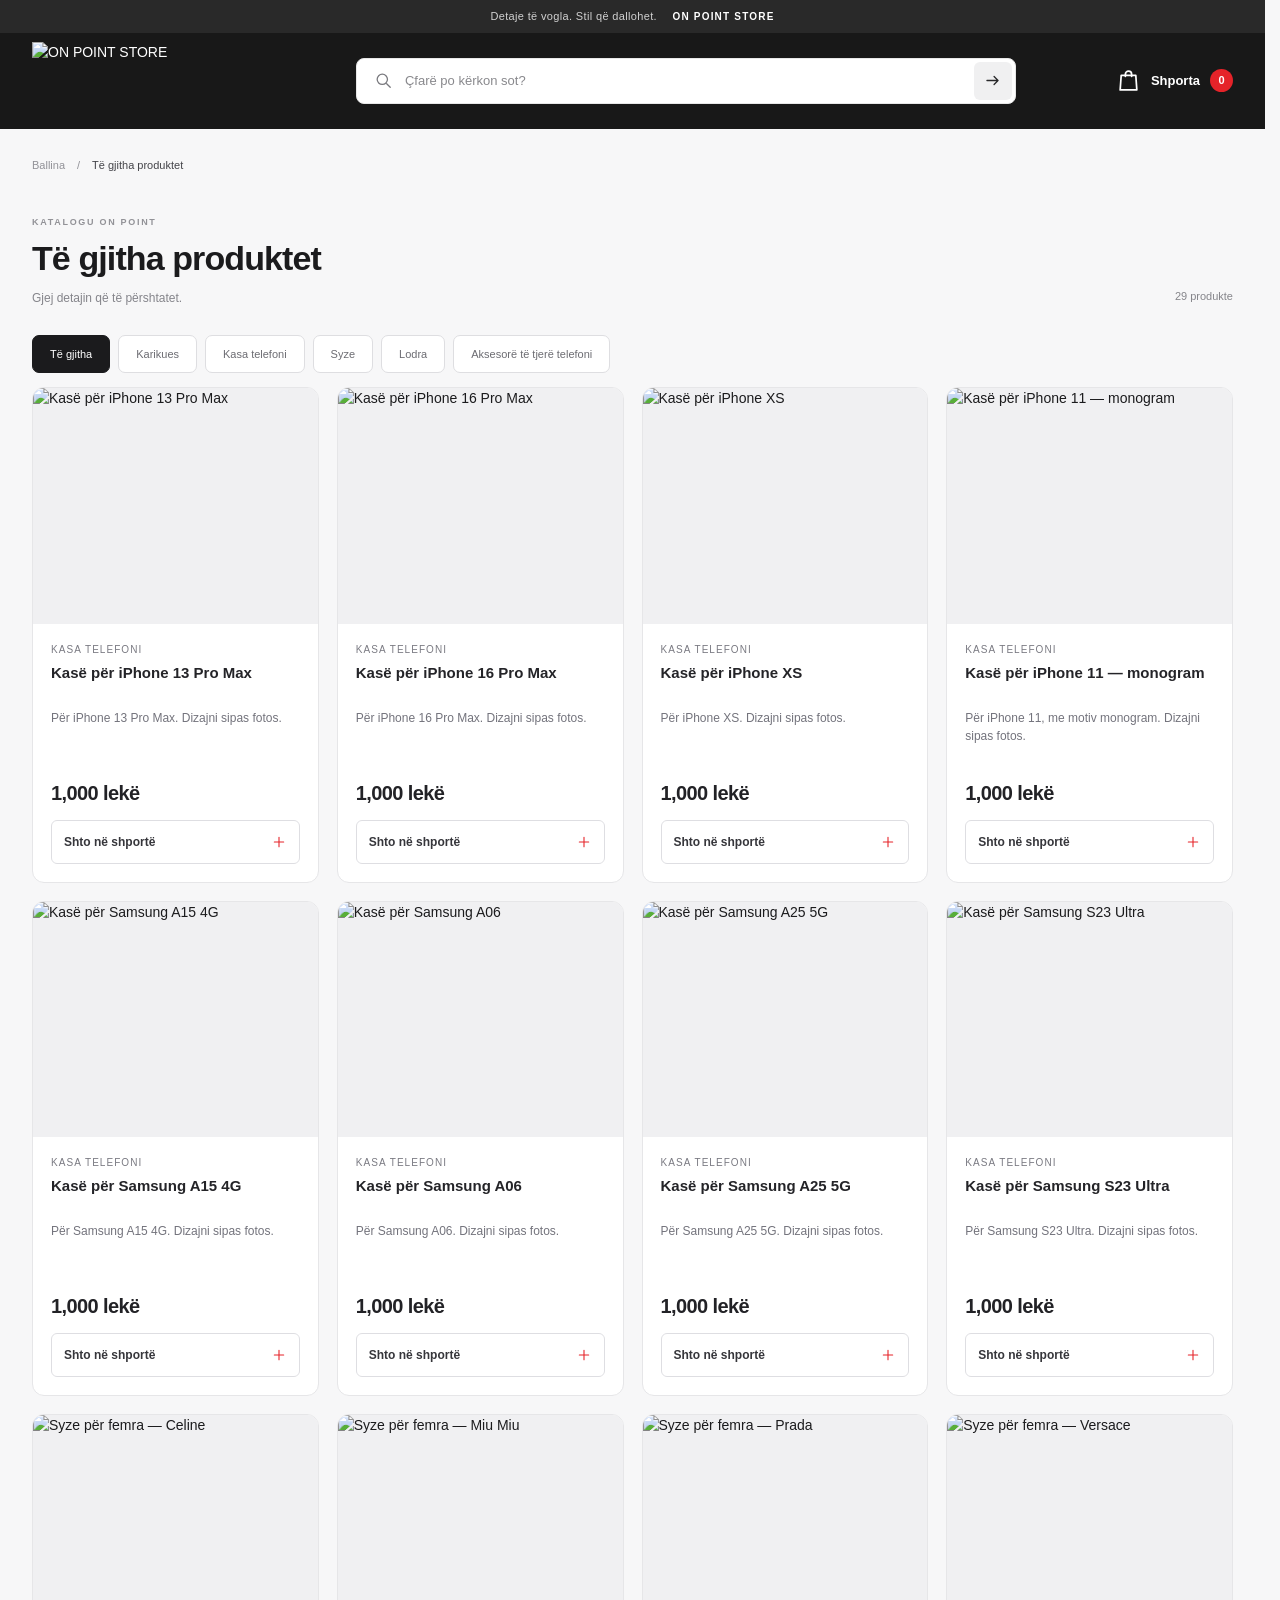
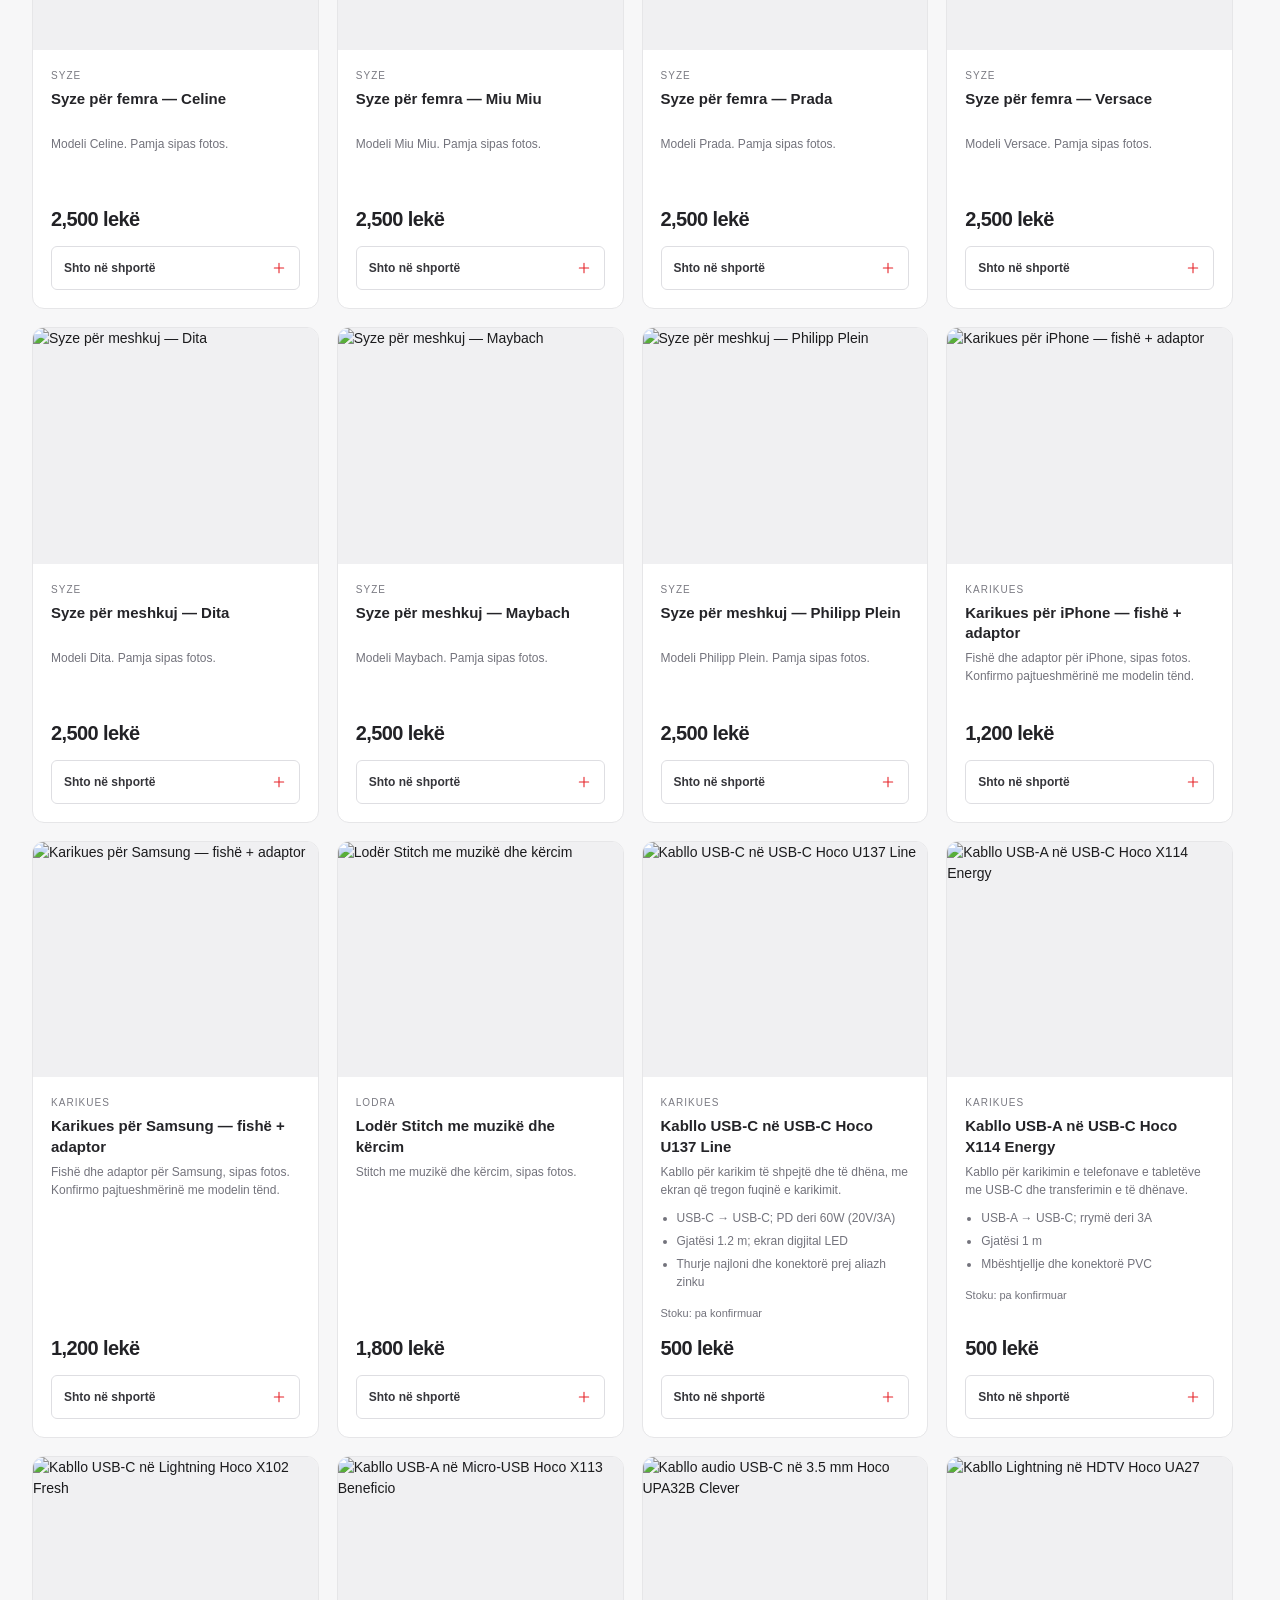
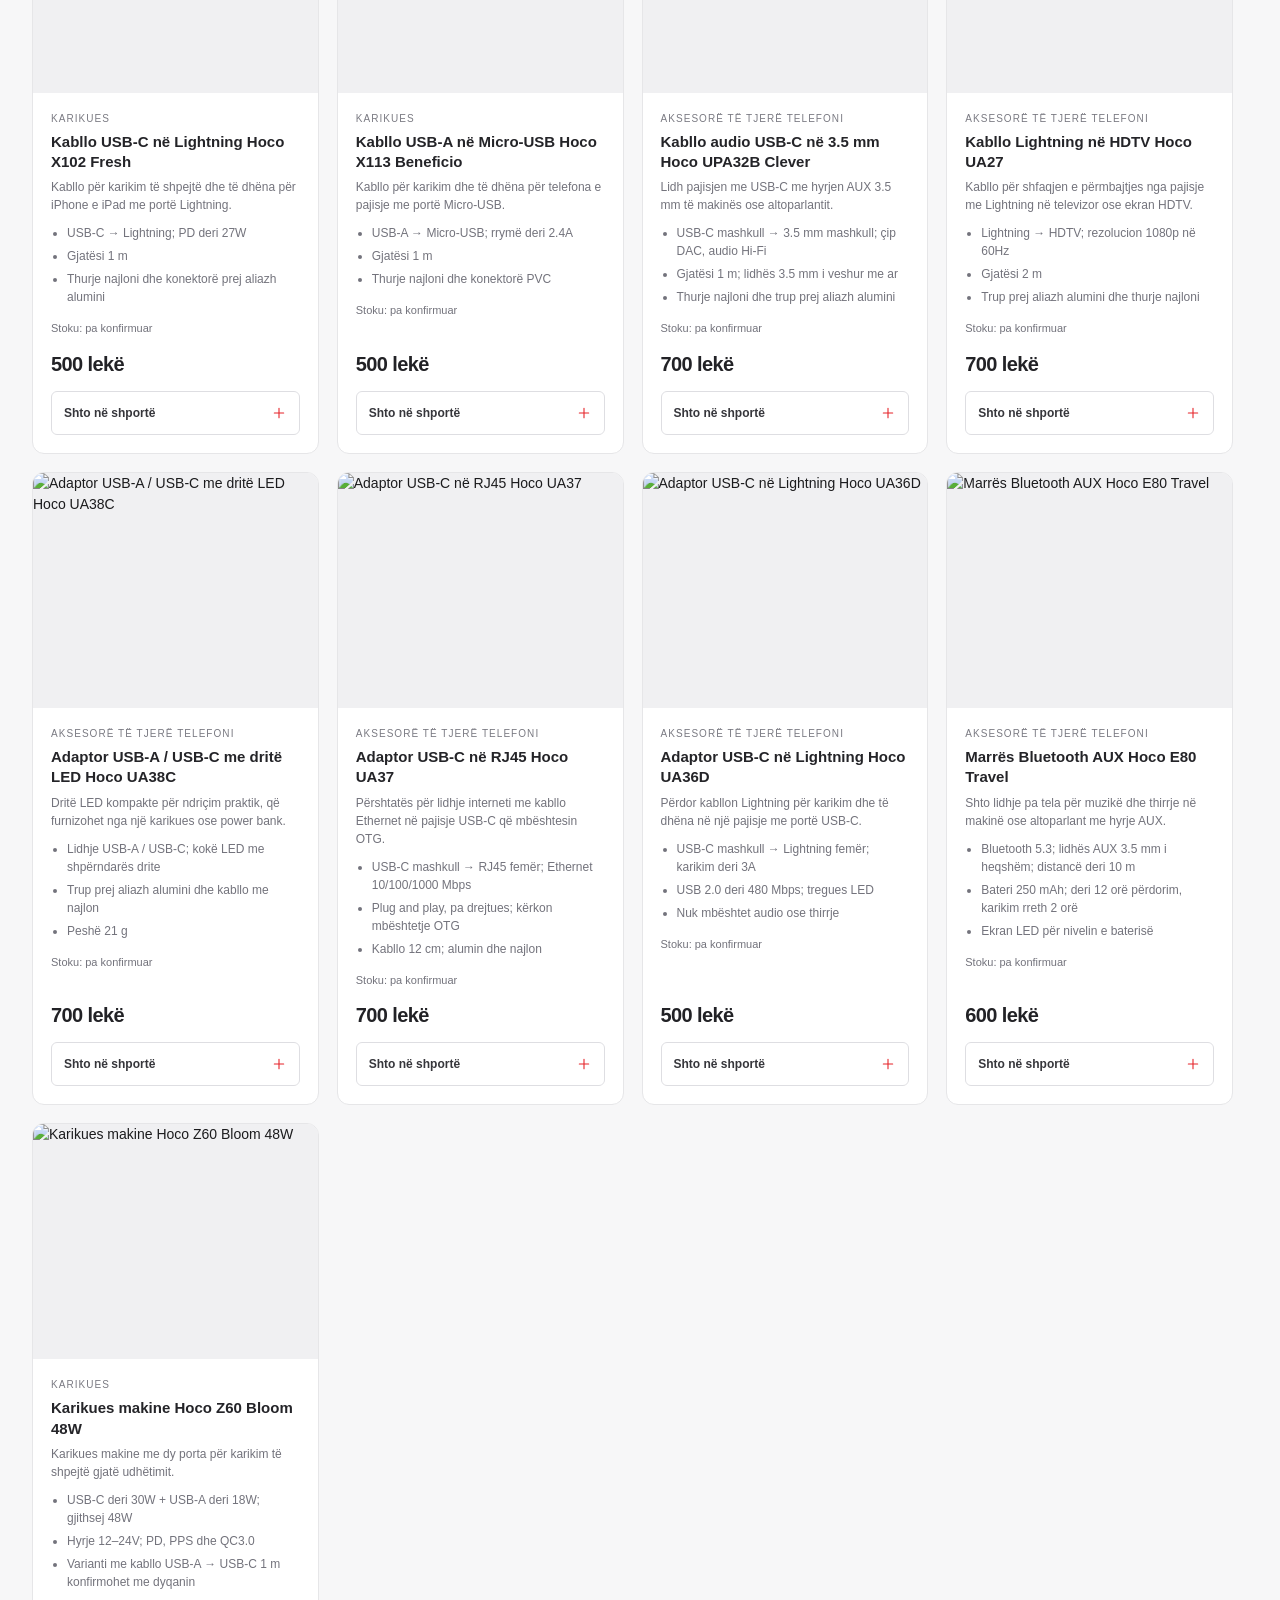
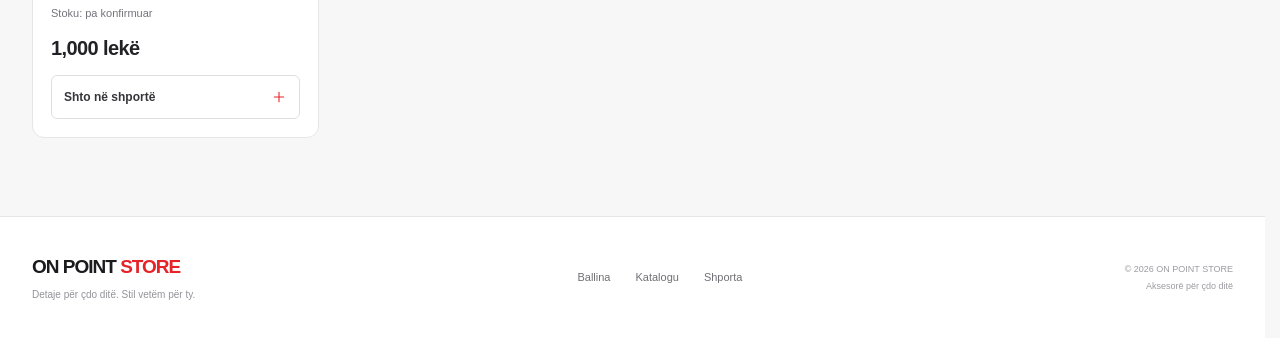
==== produktet.html @ ee4a4794 "Add files via upload" ====
﻿<!DOCTYPE html>
<html lang="sq">
<head>
  <meta charset="UTF-8">
  <meta name="viewport" content="width=device-width, initial-scale=1.0">
  <meta name="theme-color" content="#181818">
  <link rel="icon" type="image/png" href="logo/logo.png">
  <meta name="description" content="Eksploro karikues, kasa për iPhone e Samsung, syze, lodra dhe aksesorë në ON POINT STORE.">
  <title>Produktet | ON POINT STORE</title>
  <link rel="stylesheet" href="style.css">
  <script src="config.js" defer></script>
  <script src="produkte.js" defer></script>
  <script src="app.js" defer></script>
</head>
<body data-page="catalog">
  <a class="skip-link" href="#main">Kalo te përmbajtja</a>
  <div id="njoftimi">Detaje të vogla. Stil që dallohet. <span>ON POINT STORE</span></div>
  <header class="site-header"><div class="shiriti-kryesor page-width">
    <a class="brand" href="index.html" aria-label="ON POINT STORE — Ballina"><img id="logo" src="logo/logo.png" alt="ON POINT STORE" width="2172" height="724"></a>
    <form class="kerkimi" role="search" action="produktet.html"><span class="search-icon" data-icon="search" aria-hidden="true"></span><input type="search" id="search" name="q" placeholder="Çfarë po kërkon sot?" aria-label="Kërko produkte" autocomplete="off"><button class="search-submit" type="submit" aria-label="Kërko"><span data-icon="arrow" aria-hidden="true"></span></button></form>
    <button class="cart-trigger" type="button" data-open-cart aria-haspopup="dialog" aria-controls="cart-dialog"><span data-icon="bag" aria-hidden="true"></span><span class="cart-label">Shporta</span><span id="cart-count" class="cart-count">0</span></button>
  </div></header>
  <main id="main" class="page-width catalog-page">
    <nav class="breadcrumbs" aria-label="Vendndodhja"><a href="index.html">Ballina</a><span aria-hidden="true">/</span><span id="breadcrumb-current">Produktet</span></nav>
    <section class="katalogu" aria-labelledby="catalog-title">
      <div class="section-heading"><div><span class="eyebrow section-eyebrow">KATALOGU ON POINT</span><h1 id="catalog-title">Të gjitha produktet</h1><p id="catalog-description" class="catalog-description">Gjej detajin që të përshtatet.</p></div><p id="result-count" aria-live="polite"></p></div>
      <div class="catalog-toolbar"><nav id="category-filters" class="filter-chips" aria-label="Filtro katalogun"></nav></div>
      <nav id="subcategory-filters" class="filter-chips subcategory-filters" aria-label="Filtro sipas nënkategorisë" hidden></nav>
      <div id="active-search" class="active-search" hidden><span id="search-description"></span><button id="clear-search" type="button">Pastro kërkimin ×</button></div>
      <div class="demo-note" hidden><span class="demo-pill">DEMO</span><span>Produktet e shënuara DEMO, ilustrimet dhe çmimet e tyre janë shembuj për prezantim.</span></div>
      <div id="lista-produkteve" class="product-grid"></div>
      <noscript><p>Aktivizo JavaScript për të parë produktet dhe për të përdorur shportën.</p></noscript>
    </section>
  </main>
  <footer class="site-footer"><div class="page-width footer-inner"><div><a class="footer-brand" href="index.html">ON POINT <span>STORE</span></a><p>Detaje për çdo ditë. Stil vetëm për ty.</p></div><nav aria-label="Lidhje në fund të faqes"><a href="index.html">Ballina</a><a href="produktet.html">Katalogu</a><button type="button" data-open-cart>Shporta</button></nav><small>© <span data-year>2026</span> ON POINT STORE<br><span data-catalog-status>Aksesorë për çdo ditë</span></small></div></footer>
  <dialog id="cart-dialog" class="cart-dialog" aria-labelledby="cart-title">
    <div class="cart-header"><div><span class="eyebrow">ZGJEDHJET E TUA</span><h2 id="cart-title">Shporta jote <span id="cart-title-count"></span></h2></div><button class="icon-button" id="close-cart" type="button" aria-label="Mbyll shportën">×</button></div>
    <div id="cart-items" class="cart-items"></div>
    <div id="cart-summary" class="cart-summary" hidden><div class="cart-total"><span>Totali i produkteve</span><strong id="cart-total">0 lekë</strong></div><p class="shipping-note">Transporti dhe disponueshmëria konfirmohen me dyqanin.</p><p id="checkout-note" class="checkout-note"></p><a id="whatsapp-order" class="button whatsapp-button" target="_blank" rel="noopener noreferrer" hidden><span data-icon="chat" aria-hidden="true"></span>Porosit në WhatsApp <span aria-hidden="true">↗</span></a><details class="order-preview"><summary>Shiko mesazhin e porosisë</summary><pre id="order-message"></pre></details><p class="checkout-caption">Mesazhi përgatitet automatikisht. Ti e dërgon dhe konfirmon porosinë në WhatsApp.</p></div>
  </dialog>
  <div id="toast" class="toast" role="status" aria-live="polite" hidden></div>
</body>
</html>
---- style.css ----
﻿:root {
  --ink: #1b1b1d;
  --muted: #717176;
  --red: #e52329;
  --red-dark: #c9151c;
  --line: #e6e6e8;
  --surface: #fff;
  --page: #f7f7f8;
  --radius: 14px;
}
* { box-sizing: border-box; }
[hidden] { display: none !important; }
html { scroll-behavior: smooth; scrollbar-gutter: stable; }
body { margin: 0; background: var(--page); color: var(--ink); font-family: Arial, Helvetica, sans-serif; font-size: 14px; line-height: 1.5; -webkit-font-smoothing: antialiased; }
body.cart-is-open { overflow: hidden; }
button, input { font: inherit; }
button, a, input, summary { -webkit-tap-highlight-color: transparent; }
button { cursor: pointer; }
a { color: inherit; text-decoration: none; }
button:disabled { cursor: not-allowed; opacity: .5; }
button, a, input { touch-action: manipulation; }
a:focus-visible, button:focus-visible, summary:focus-visible, input:focus-visible { outline: 3px solid #e52329; outline-offset: 4px; }
img { max-width: 100%; }
svg { display: block; width: 22px; height: 22px; flex-shrink: 0; }
[data-icon] { display: inline-flex; align-items: center; justify-content: center; flex-shrink: 0; }
h1, h2, h3, p { margin-top: 0; }
.page-width { width: min(1280px, calc(100% - 64px)); margin-inline: auto; }
.skip-link { position: fixed; top: -80px; left: 16px; z-index: 100; padding: 12px 20px; background: white; color: black; border-radius: 6px; }
.skip-link:focus { top: 10px; }
.visually-hidden { position: absolute; width: 1px; height: 1px; margin: -1px; padding: 0; overflow: hidden; clip: rect(0, 0, 0, 0); white-space: nowrap; border: 0; }
#njoftimi { padding: 8px 16px; background: #292929; color: #d1d1d1; text-align: center; font-size: 11px; letter-spacing: .35px; }
#njoftimi span { margin-left: 12px; color: #fff; font-weight: 700; font-size: 10px; letter-spacing: 1.2px; }
.site-header { background: #181818; color: #fff; }
.shiriti-kryesor { display: flex; align-items: center; min-height: 96px; gap: 44px; }
.brand { display: flex; align-items: center; flex-shrink: 0; width: 232px; }
#logo { display: block; width: 100%; height: auto; }
.kerkimi { display: flex; align-items: center; position: relative; flex: 1; max-width: 660px; margin-inline: auto; }
.search-icon { position: absolute; left: 18px; color: #79797e; pointer-events: none; }
.search-icon svg { width: 19px; height: 19px; }
#search { width: 100%; min-width: 0; height: 46px; border: 1px solid #e7e7e7; border-radius: 8px; padding: 0 54px 0 48px; background: #fff; color: var(--ink); font-size: 13px; }
#search::placeholder { color: #89898d; }
#search::-webkit-search-cancel-button { margin-right: 5px; cursor: pointer; }
.search-submit { display: grid; place-items: center; position: absolute; right: 4px; width: 38px; height: 38px; border: 0; border-radius: 6px; background: #f0f0f1; color: #28282a; }
.search-submit:hover { background: #e5e5e7; }
.search-submit svg { width: 19px; height: 19px; }
.cart-trigger { display: flex; align-items: center; gap: 10px; flex-shrink: 0; border: 0; background: transparent; padding: 12px 0 12px 8px; color: white; font-size: 13px; font-weight: 600; }
.cart-trigger svg { width: 25px; height: 25px; }
.cart-trigger:hover .cart-label { color: #ff797d; }
.cart-count { display: inline-grid; place-items: center; min-width: 23px; height: 23px; border-radius: 50%; padding: 0 6px; background: var(--red); color: white; font-size: 11px; font-weight: 700; }
.page-intro { display: flex; align-items: center; justify-content: space-between; gap: 16px; padding-block: 22px; color: #76767b; font-size: 12px; }
.page-intro a { color: var(--ink); font-weight: 600; }
.page-intro a span { margin-left: 9px; color: var(--red); }
.hero-layout { display: grid; grid-template-columns: 248px minmax(0, 1fr); gap: 20px; align-items: stretch; }
.category-nav { overflow: hidden; border: 1px solid var(--line); border-radius: var(--radius); background: white; }
.nav-heading { display: flex; align-items: center; gap: 11px; margin: 0; padding: 20px 19px; border-bottom: 1px solid #ededee; font-size: 14px; font-weight: 700; }
.nav-heading svg { width: 18px; height: 18px; color: var(--red); }
.category-link { display: flex; align-items: center; gap: 12px; min-height: 56px; padding: 14px 18px; color: #3c3c41; font-size: 13px; transition: color .15s, background .15s; }
.category-link > [data-icon] { color: #848489; }
.category-link svg { width: 21px; height: 21px; }
.category-link:hover, .category-link:focus-visible, .category-row:focus-within, .category-row:hover { color: var(--red); background: #fff3f3; }
.category-link:hover > [data-icon] { color: var(--red); }
.category-link .chevron { margin-left: auto; font-size: 20px; color: #a1a1a6; }
.category-row { display: flex; align-items: stretch; }
.category-group { min-width: 0; }
.category-group.is-expanded > .category-row { color: var(--red); background: #fff3f3; }
.category-group.is-expanded > .category-row .category-link { color: var(--red); }
.category-group.is-expanded > .category-row .category-link > [data-icon] { color: var(--red); }
.category-row .category-link { flex: 1; min-width: 0; padding-right: 4px; }
.category-toggle { display: flex; align-items: center; justify-content: center; width: 44px; flex-shrink: 0; border: 0; background: transparent; color: #6f6f74; font-size: 22px; }
.category-toggle[aria-expanded="true"] { color: var(--red); transform: rotate(180deg); }
.case-nav-links { display: flex; flex-direction: column; padding: 2px 16px 8px 49px; background: #fff7f7; }
.case-nav-links a { display: flex; align-items: center; justify-content: space-between; min-height: 42px; padding: 8px 4px; font-size: 12px; color: #5b393a; }
.case-nav-links a:hover { color: var(--red); }
.nav-footnote { margin-top: 7px; padding: 16px 18px; border-top: 1px solid #ededee; color: #9a9a9f; font-size: 10px; }
.banner { position: relative; overflow: hidden; min-height: 400px; border-radius: var(--radius); background: #202020 url("banner-kasa.png") center center / cover no-repeat; color: white; }
.banner::before { position: absolute; inset: 0; content: ""; background: linear-gradient(90deg, rgba(15,15,16,.38), transparent 65%); pointer-events: none; }
.banner-content { position: relative; z-index: 1; max-width: 49%; padding: 46px 0 40px 38px; }
.eyebrow { display: inline-flex; align-items: center; gap: 8px; font-size: 10px; font-weight: 700; letter-spacing: 1.7px; }
.red-dot { display: inline-block; width: 6px; height: 6px; border-radius: 50%; background: var(--red); flex-shrink: 0; }
.banner .eyebrow { color: #e1d8d8; }
.banner h1 { margin: 19px 0 15px; font-size: clamp(32px, 3.45vw, 49px); line-height: 1.08; letter-spacing: -1.8px; font-weight: 750; }
.banner p { max-width: 300px; margin-bottom: 23px; color: #bbbbbf; font-size: 12px; line-height: 1.7; }
.button { display: inline-flex; justify-content: center; align-items: center; gap: 16px; min-height: 44px; padding: 12px 20px; border: 1px solid transparent; border-radius: 7px; color: #fff; background: var(--ink); font-weight: 600; font-size: 12px; line-height: 1.3; }
.button:hover { background: #333; }
.button-red { background: var(--red); }
.button-red:hover { background: var(--red-dark); }
.button > span:last-child { font-size: 17px; }
.case-shortcuts { display: flex; flex-wrap: wrap; gap: 8px; margin-top: 15px; }
.case-shortcuts a { display: flex; align-items: center; gap: 10px; min-height: 37px; padding: 8px 11px; border: 1px solid #666; border-radius: 5px; background: rgba(15,15,15,.6); color: #eee; font-size: 11px; }
.case-shortcuts a:hover { border-color: var(--red); color: white; }
.banner.is-case-active { background-image: url("banner-kasa.png"); }
.category-banner-image { position: absolute; inset: 0; z-index: 0; width: 100%; height: 100%; padding: 0; object-fit: cover; object-position: center; }
.banner.has-category-image { background-image: none; }
.banner.has-category-image::before { display: block; z-index: 1; background: linear-gradient(90deg, rgba(12,12,14,.9) 0%, rgba(12,12,14,.75) 28%, rgba(12,12,14,.28) 57%, rgba(12,12,14,.03) 84%), linear-gradient(0deg, rgba(12,12,14,.3), transparent 40%); }
.banner.has-category-image .banner-content { z-index: 2; max-width: 49%; padding-right: 12px; text-shadow: 0 2px 18px #0003; }
.banner.has-category-image p { color: #f0f0f3; }
.banner.has-category-image .banner-number { z-index: 2; color: #f1f1f3; text-shadow: 0 1px 4px #0009; }
.banner[data-category-preview="karikues"] .category-banner-image { object-position: 55% 50%; }
.banner[data-category-preview="syze"] .category-banner-image { object-position: 55% 48%; }
.banner[data-category-preview="lodra"] .category-banner-image { object-position: 65% 48%; }
.banner[data-category-preview="aksesore"] .category-banner-image { object-position: 65% 50%; }
.banner-number { position: absolute; bottom: 19px; right: 23px; font-size: 8px; letter-spacing: 2px; color: #c0b4b5; }
.how-it-works { display: grid; grid-template-columns: repeat(3, 1fr); margin: 22px 0 45px; padding: 24px 0; border-block: 1px solid var(--line); }
.how-it-works > div { display: flex; align-items: center; justify-content: center; gap: 15px; padding-inline: 20px; }
.how-it-works > div + div { border-left: 1px solid var(--line); }
.how-it-works > div > [data-icon] { color: #535359; }
.how-it-works svg { width: 26px; height: 26px; }
.how-it-works strong { display: block; font-size: 12px; line-height: 1.7; }
.how-it-works small { display: block; color: #8b8b90; font-size: 11px; }
.katalogu { margin-bottom: 48px; }
.section-heading { display: flex; justify-content: space-between; align-items: flex-end; gap: 20px; margin-bottom: 24px; }
.section-eyebrow { margin-bottom: 8px; color: #929297; font-size: 9px; }
.section-heading h1, .section-heading h2 { display: flex; align-items: center; gap: 10px; margin: 0; font-size: 29px; line-height: 1.2; letter-spacing: -.9px; }
.section-heading h2 .red-dot { align-self: center; margin-top: 4px; width: 7px; height: 7px; }
#result-count { margin: 0 0 3px; flex-shrink: 0; font-size: 11px; color: #85858a; }
.catalog-toolbar { margin-bottom: 14px; }
.filter-chips { display: flex; align-items: center; flex-wrap: wrap; gap: 8px; }
.filter-chip { display: inline-flex; align-items: center; justify-content: center; gap: 7px; min-height: 38px; padding: 9px 17px; border: 1px solid #dedee1; border-radius: 7px; background: white; color: #6c6c72; font-size: 11px; line-height: 1.4; }
.filter-chip:hover { color: var(--ink); border-color: #aaaab0; }
.filter-chip.is-active, .filter-chip[aria-current="page"] { background: var(--ink); border-color: var(--ink); color: white; }
.subcategory-filters { margin: 4px 0 17px; padding-left: 13px; border-left: 2px solid var(--red); }
.subcategory-filters .filter-chip { min-height: 35px; border-color: #e9e1e2; background: #fff; }
.subcategory-filters .filter-chip.is-active { background: #fff0f0; color: #c61d24; border-color: #f1bdc0; }
.demo-note { display: flex; align-items: center; gap: 9px; margin: 16px 0 20px; color: #77777e; font-size: 11px; }
.demo-pill { display: inline-flex; align-items: center; padding: 3px 6px; border: 1px solid #dedee1; border-radius: 4px; font-size: 8px; letter-spacing: .7px; font-weight: 700; color: #818187; line-height: 1.2; }
.product-grid { display: grid; grid-template-columns: repeat(4, minmax(0, 1fr)); gap: 18px; }
.product-card { position: relative; display: flex; flex-direction: column; overflow: hidden; min-width: 0; border: 1px solid var(--line); border-radius: 12px; background: white; transition: border-color .18s, box-shadow .18s, transform .18s; }
.product-card:hover { border-color: #c9c9ce; box-shadow: 0 8px 24px #19192109; transform: translateY(-3px); }
.product-image { position: relative; display: block; flex-shrink: 0; overflow: hidden; width: 100%; aspect-ratio: 1.21; background: #f0f0f2; border-bottom: 1px solid #f0f0f2; }
.product-image img { display: block; width: 100%; height: 100%; object-fit: contain; }
.product-tag { position: absolute; z-index: 1; left: 12px; top: 12px; padding: 4px 7px; background: #ffffffdb; border: 1px solid #dedee4; border-radius: 4px; color: #8b8b91; font-size: 8px; font-weight: 700; letter-spacing: .6px; }
.product-body { display: flex; flex-direction: column; flex: 1; padding: 18px; }
.product-category { margin-bottom: 6px; color: #7a7a82; font-size: 10px; text-transform: uppercase; letter-spacing: 1.05px; }
.product-body h3 { min-height: 40px; margin-bottom: 6px; color: #242428; font-size: 15px; line-height: 1.35; font-weight: 600; }
.product-description { display: -webkit-box; -webkit-box-orient: vertical; -webkit-line-clamp: 3; overflow: hidden; min-height: 54px; margin: 0 0 15px; color: #73737c; font-size: 12px; line-height: 1.5; }
.product-description.has-specifications { display: block; overflow: visible; -webkit-line-clamp: unset; min-height: 0; margin-bottom: 10px; }
.product-specifications { margin: 0 0 14px; padding-left: 16px; color: #73737c; font-size: 12px; line-height: 1.5; overflow-wrap: anywhere; }
.product-specifications li + li { margin-top: 5px; }
.product-stock { margin: 0 0 12px; color: #73737c; font-size: 11px; }
.product-bottom { display: flex; align-items: center; flex-wrap: wrap; gap: 12px; margin-top: auto; }
.product-price { display: block; width: 100%; color: #222226; font-size: 20px; letter-spacing: -.6px; font-weight: 700; }
.product-price small { margin-left: 3px; font-size: 12px; font-weight: 500; letter-spacing: 0; }
.add-to-cart { display: flex; justify-content: space-between; align-items: center; gap: 6px; width: 100%; min-height: 44px; padding: 10px 12px; border: 1px solid #dedee2; border-radius: 6px; background: white; color: #36363b; font-size: 12px; font-weight: 600; transition: background .15s, color .15s, border-color .15s; }
.add-to-cart svg { width: 16px; height: 16px; color: var(--red); }
.add-to-cart:hover { background: var(--red); color: white; border-color: var(--red); }
.add-to-cart:hover svg { color: white; }
.empty-state { grid-column: 1 / -1; display: flex; flex-direction: column; align-items: center; padding: 68px 24px; border: 1px solid var(--line); border-radius: 12px; background: #fff; text-align: center; }
.empty-state > svg, .empty-state > [data-icon] { color: #999; margin-bottom: 18px; }
.empty-state h3 { margin: 0 0 8px; font-size: 20px; }
.empty-state p { max-width: 440px; margin: 0 0 22px; color: var(--muted); font-size: 12px; }
.closing-note { position: relative; display: flex; flex-direction: column; justify-content: center; min-height: 230px; margin-bottom: 48px; padding: 34px 42px; overflow: hidden; border-radius: var(--radius); background: #ececee; }
.closing-note::after { content: "ON POINT"; position: absolute; right: -22px; bottom: -38px; transform: rotate(-7deg); color: #e1e1e4; font-size: clamp(60px, 10vw, 140px); font-weight: 800; letter-spacing: -7px; pointer-events: none; }
.closing-note .eyebrow, .closing-note h2, .closing-note a { position: relative; z-index: 1; }
.closing-note .eyebrow { color: #9b9ba1; font-size: 9px; }
.closing-note h2 { margin: 12px 0 19px; font-size: 29px; line-height: 1.15; letter-spacing: -.8px; }
.text-link { display: inline-flex; align-items: center; gap: 15px; align-self: flex-start; font-size: 11px; font-weight: 700; }
.text-link span { color: var(--red); font-size: 18px; }
.site-footer { border-top: 1px solid var(--line); background: white; }
.footer-inner { display: flex; align-items: center; justify-content: space-between; gap: 32px; padding-block: 36px; }
.footer-brand { display: inline-block; font-size: 19px; font-weight: 800; letter-spacing: -1px; }
.footer-brand span { color: var(--red); }
.footer-inner p { margin: 5px 0 0; color: #939399; font-size: 10px; }
.footer-inner nav { display: flex; gap: 25px; color: #707076; font-size: 11px; }
.footer-inner nav a, .footer-inner nav button { padding-block: 9px; }
.footer-inner nav button { border: 0; padding-inline: 0; background: none; color: inherit; font: inherit; }
.footer-inner nav a:hover, .footer-inner nav button:hover { color: var(--red); }
.footer-inner > small { color: #9c9ca1; text-align: right; font-size: 9px; line-height: 1.9; }
.catalog-page { min-height: calc(100vh - 267px); padding-bottom: 30px; }
.breadcrumbs { display: flex; align-items: center; flex-wrap: wrap; gap: 12px; padding: 28px 0 37px; color: #929298; font-size: 11px; }
.breadcrumbs a:hover { color: var(--red); }
.breadcrumbs span:last-child { color: #444449; }
.catalog-page .section-heading { margin-bottom: 28px; }
.catalog-page .section-heading h1 { font-size: 34px; }
.catalog-description { margin: 11px 0 0; color: #85858b; font-size: 12px; }
.active-search { display: flex; align-items: center; gap: 16px; justify-content: space-between; margin: 20px 0; padding: 13px 16px; border: 1px solid #e5d9da; border-radius: 8px; background: #fff8f8; color: #70585a; font-size: 12px; overflow-wrap: anywhere; }
.active-search button { flex-shrink: 0; border: 0; background: none; color: #c5232a; font-size: 11px; padding: 5px 0; }
.cart-dialog { position: fixed; inset: 0 0 0 auto; margin: 0 0 0 auto; width: min(100%, 500px); max-width: 100%; height: 100dvh; max-height: 100dvh; padding: 0; border: 0; background: #fff; color: var(--ink); overflow-y: auto; overscroll-behavior: contain; box-shadow: -15px 0 70px #0002; }
.cart-dialog[open] { display: flex; flex-direction: column; }
.cart-dialog::backdrop { background: #1118; backdrop-filter: blur(3px); }
.cart-header { position: sticky; top: 0; z-index: 2; display: flex; align-items: center; justify-content: space-between; gap: 16px; padding: 27px 26px 22px; border-bottom: 1px solid var(--line); background: white; flex-shrink: 0; }
.cart-header .eyebrow { color: #9a9aa0; font-size: 8px; }
.cart-header h2 { margin: 7px 0 0; font-size: 24px; letter-spacing: -.7px; }
#cart-title-count { color: #aaa; font-size: 16px; font-weight: 400; }
.icon-button { display: grid; place-items: center; width: 40px; height: 40px; border: 1px solid var(--line); border-radius: 50%; background: white; color: #555; font-size: 25px; line-height: 1; }
.icon-button:hover { background: #f4f4f5; }
.cart-items { flex: 1 0 auto; padding: 0 26px; }
.cart-item { position: relative; display: grid; grid-template-columns: 82px minmax(0, 1fr); column-gap: 15px; row-gap: 8px; align-items: start; padding: 22px 0; border-bottom: 1px solid var(--line); }
.cart-item > img { grid-column: 1; grid-row: 1 / span 2; width: 82px; height: 94px; object-fit: contain; background: #f4f4f6; border-radius: 7px; }
.cart-item-info { grid-column: 2; grid-row: 1; min-width: 0; }
.cart-item-info h3 { margin: 0 0 5px; font-size: 13px; line-height: 1.45; font-weight: 600; }
.cart-item-price { color: #8b8b90; font-size: 11px; }
.cart-item-actions { display: flex; align-items: center; gap: 14px; justify-content: space-between; margin-top: 12px; flex-wrap: wrap; }
.quantity-control { display: inline-flex; align-items: center; overflow: hidden; border: 1px solid #dedee2; border-radius: 6px; background: #fff; }
.quantity-control button { display: grid; place-items: center; width: 34px; height: 34px; padding: 0; border: 0; background: #f8f8f9; color: #45454b; font-size: 18px; }
.quantity-control button:hover { background: #eeeef0; }
.quantity-control input { width: 38px; height: 34px; padding: 0; border: 0; text-align: center; font-size: 12px; font-weight: 600; appearance: textfield; -moz-appearance: textfield; }
.quantity-control input::-webkit-inner-spin-button, .quantity-control input::-webkit-outer-spin-button { -webkit-appearance: none; margin: 0; }
.remove-item { min-height: 34px; padding: 5px 0; border: 0; background: none; color: #b44348; text-decoration: underline; text-underline-offset: 3px; font-size: 10px; }
.cart-line-total { grid-column: 2; grid-row: 2; justify-self: end; margin: 0; font-size: 13px; font-weight: 600; white-space: nowrap; }
.cart-summary { flex-shrink: 0; padding: 25px 26px 27px; background: #fafafa; border-top: 1px solid var(--line); }
.cart-total { display: flex; align-items: center; justify-content: space-between; gap: 14px; font-size: 12px; }
.cart-total strong { font-size: 23px; letter-spacing: -.6px; text-align: right; }
.shipping-note { margin: 7px 0 17px; color: #9a9aa0; font-size: 10px; }
.checkout-note { margin: 0 0 15px; padding: 12px 14px; border: 1px solid #f3dfb9; border-radius: 7px; background: #fff9ec; color: #82642e; font-size: 11px; line-height: 1.6; overflow-wrap: anywhere; }
.checkout-note:empty { display: none; }
.whatsapp-button { display: flex; width: 100%; justify-content: center; gap: 11px; min-height: 46px; background: #17864c; font-size: 12px; }
.whatsapp-button:hover { background: #116c3c; }
.whatsapp-button svg { width: 20px; height: 20px; }
.order-preview { margin-top: 14px; }
.order-preview summary { padding: 5px 0; color: #77777e; font-size: 11px; cursor: pointer; }
.order-preview pre { max-height: 180px; overflow: auto; white-space: pre-wrap; overflow-wrap: anywhere; padding: 13px; border: 1px solid var(--line); border-radius: 6px; background: #fff; color: #666; font-family: inherit; font-size: 11px; line-height: 1.7; }
.checkout-caption { margin: 13px 0 0; color: #9b9ba1; font-size: 9px; line-height: 1.7; }
.cart-empty { display: flex; align-items: center; justify-content: center; flex-direction: column; padding: 75px 16px; text-align: center; }
.cart-empty > [data-icon], .cart-empty > svg { color: #bcbcc2; margin-bottom: 20px; }
.cart-empty h3 { margin: 0 0 10px; font-size: 21px; }
.cart-empty p { max-width: 260px; color: #929298; font-size: 12px; margin-bottom: 24px; }
.toast { position: fixed; z-index: 20; bottom: 24px; left: 50%; transform: translateX(-50%); max-width: calc(100% - 32px); padding: 14px 23px; border: 1px solid #454548; border-radius: 8px; background: #202023; box-shadow: 0 6px 25px #0002; color: #fff; font-size: 12px; text-align: center; }
@media (min-width: 1600px) {
  .banner h1 { font-size: 50px; }
}
@media (max-width: 1100px) {
  .page-width { width: calc(100% - 40px); }
  .shiriti-kryesor { gap: 26px; }
  .brand { width: 205px; }
  .hero-layout { grid-template-columns: 222px minmax(0, 1fr); gap: 16px; }
  .banner-content { max-width: 54%; padding-left: 28px; }
  .banner h1 { font-size: 38px; }
  .banner p { font-size: 11px; }
  .category-link { padding-left: 16px; gap: 10px; font-size: 12px; }
  .nav-heading { padding-inline: 16px; font-size: 13px; }
  .product-grid { gap: 14px; }
  .product-body { padding: 14px; }
  .product-body h3 { font-size: 15px; }
}
@media (max-width: 850px) {
  .shiriti-kryesor { min-height: 88px; gap: 20px; }
  .brand { width: 180px; }
  .cart-label { display: none; }
  .cart-trigger { gap: 7px; }
  .hero-layout { grid-template-columns: 205px minmax(0, 1fr); gap: 13px; }
  .banner { min-height: 400px; background-position: 58% center; }
  .banner::before { background: linear-gradient(90deg, #151516c9, #1515160a); }
  .banner-content { max-width: 75%; padding: 38px 0 38px 24px; }
  .banner h1 { font-size: 37px; }
  .banner p { color: #ddd; }
  .nav-heading { font-size: 12px; gap: 8px; padding: 19px 13px; }
  .category-link { padding: 14px 13px; gap: 9px; font-size: 11px; }
  .category-link svg { width: 19px; height: 19px; }
  .category-toggle { width: 35px; }
  .nav-footnote { padding-inline: 13px; font-size: 9px; }
  .how-it-works > div { gap: 9px; padding-inline: 10px; }
  .how-it-works strong { font-size: 11px; }
  .how-it-works small { font-size: 9px; }
  .product-grid { grid-template-columns: repeat(3, minmax(0, 1fr)); }
  .footer-inner { gap: 20px; }
  .footer-inner nav { gap: 16px; }
}
@media (max-width: 640px) {
  html { scrollbar-gutter: auto; }
  .page-width { width: calc(100% - 32px); }
  #njoftimi { padding: 7px 12px; font-size: 10px; letter-spacing: .1px; }
  #njoftimi span { font-size: 9px; margin-left: 7px; letter-spacing: .8px; }
  .shiriti-kryesor { display: grid; grid-template-columns: 1fr auto; gap: 0 16px; padding-top: 6px; padding-bottom: 16px; min-height: 0; }
  .brand { width: 185px; }
  .cart-trigger { grid-column: 2; grid-row: 1; gap: 8px; padding: 8px 0 8px 10px; }
  .cart-trigger svg { width: 23px; height: 23px; }
  .cart-count { height: 21px; min-width: 21px; font-size: 10px; }
  .kerkimi { grid-row: 2; grid-column: 1 / -1; width: 100%; margin: 3px 0 0; }
  #search { height: 46px; font-size: 16px; }
  .search-submit { right: 1px; width: 44px; height: 44px; }
  .page-intro { padding-block: 17px; font-size: 11px; }
  .page-intro a span { margin-left: 3px; }
  .hero-layout { display: flex; flex-direction: column; gap: 15px; }
  .category-nav { display: flex; flex-direction: column; border-radius: 10px; }
  .nav-heading { min-height: 45px; padding: 12px 14px; font-size: 13px; }
  .category-link { min-height: 50px; padding: 11px 13px; font-size: 13px; gap: 9px; }
  .category-link > span:not([data-icon]):not(.chevron) { min-width: 0; }
  .category-nav > .category-link, .category-group { border-bottom: 1px solid #f0f0f1; }
  .category-group:last-of-type { border-bottom: 0; }
  .category-row { min-height: 50px; }
  .category-row .category-link { padding-left: 13px; gap: 9px; }
  .category-toggle { width: 44px; }
  .case-nav-links { flex-direction: column; gap: 0; padding: 3px 15px 7px 43px; }
  .case-nav-links a { flex: 1; gap: 10px; font-size: 13px; min-height: 44px; padding-inline: 4px; }
  .nav-footnote { display: none; }
  .category-nav > .category-link:last-of-type { border: 0; }
  .banner { min-height: 370px; border-radius: 10px; background-position: 57% center; }
  .banner-content { max-width: 64%; padding: 33px 0 31px 22px; }
  .banner::before { background: linear-gradient(90deg, #131313ba, #15151510 84%); }
  .banner .eyebrow { font-size: 8px; letter-spacing: 1.2px; }
  .banner h1 { margin: 16px 0 12px; font-size: 35px; line-height: 1.08; letter-spacing: -1px; }
  .banner p { max-width: 185px; margin-bottom: 20px; font-size: 12px; line-height: 1.6; color: #d6d6dc; }
  .banner .button { min-height: 44px; padding: 11px 14px; gap: 13px; font-size: 12px; }
  .banner-number { bottom: 14px; right: 14px; font-size: 6px; }
  .case-shortcuts { gap: 6px; margin-top: 12px; }
  .case-shortcuts a { min-height: 44px; font-size: 11px; gap: 7px; padding: 8px; }
  .banner.has-category-image { min-height: 400px; }
  .banner.has-category-image::before { background: linear-gradient(90deg, rgba(12,12,14,.85) 0%, rgba(12,12,14,.56) 45%, rgba(12,12,14,.08) 100%), linear-gradient(0deg, rgba(12,12,14,.25), transparent 48%); }
  .banner.has-category-image .banner-content { max-width: 85%; width: 85%; padding: 32px 0 32px 22px; }
  .banner.has-category-image h1 { margin-block: 14px 12px; font-size: 31px; line-height: 1.12; }
  .banner.has-category-image p { max-width: 245px; margin-bottom: 20px; }
  .banner.has-category-image .banner-number { font-size: 7px; }
  .banner[data-category-preview="karikues"] .category-banner-image { object-position: 72% 50%; }
  .banner[data-category-preview="syze"] .category-banner-image { object-position: 65% 50%; }
  .banner[data-category-preview="lodra"] .category-banner-image { object-position: 85% 50%; }
  .banner[data-category-preview="aksesore"] .category-banner-image { object-position: 78% 50%; }
  .how-it-works { gap: 0; margin: 18px 0 31px; padding: 17px 0; }
  .how-it-works > div { flex-direction: column; justify-content: flex-start; align-items: center; gap: 8px; padding-inline: 7px; text-align: center; }
  .how-it-works svg { width: 21px; height: 21px; }
  .how-it-works strong { font-size: 11px; line-height: 1.5; }
  .how-it-works small { margin-top: 4px; font-size: 10px; line-height: 1.5; }
  .katalogu { margin-bottom: 32px; }
  .section-heading { gap: 10px; margin-bottom: 20px; }
  .section-heading h1, .section-heading h2 { font-size: 23px; letter-spacing: -.7px; gap: 8px; }
  .section-eyebrow { margin-bottom: 7px; font-size: 8px; letter-spacing: 1.4px; }
  #result-count { font-size: 11px; margin-bottom: 2px; }
  .filter-chips { gap: 7px; }
  .filter-chip { min-height: 44px; padding: 10px 12px; font-size: 12px; border-radius: 6px; }
  .subcategory-filters { margin-top: 1px; margin-bottom: 15px; padding-left: 10px; }
  .subcategory-filters .filter-chip { min-height: 44px; padding: 8px 10px; }
  .demo-note { align-items: flex-start; gap: 7px; margin: 14px 0 17px; font-size: 11px; line-height: 1.6; }
  .demo-pill { flex-shrink: 0; font-size: 9px; margin-top: 2px; }
  .product-grid { grid-template-columns: repeat(2, minmax(0, 1fr)); gap: 12px; }
  .product-card { border-radius: 9px; }
  .product-image { aspect-ratio: 1.03; }
  .product-tag { left: 8px; top: 8px; font-size: 8px; padding: 3px 5px; }
  .product-body { padding: 12px; }
  .product-category { margin-bottom: 5px; font-size: 9px; letter-spacing: .5px; }
  .product-body h3 { min-height: 38px; font-size: 13px; line-height: 1.4; }
  .product-description { min-height: 49.5px; margin-bottom: 12px; font-size: 11px; line-height: 1.5; }
  .product-specifications { padding-left: 14px; font-size: 11px; }
  .product-bottom { gap: 10px; }
  .product-price { font-size: 17px; letter-spacing: -.5px; }
  .product-price small { font-size: 10px; }
  .add-to-cart { min-height: 44px; padding: 10px 8px; gap: 4px; font-size: 11px; }
  .add-to-cart svg { width: 14px; height: 14px; }
  .empty-state { padding: 45px 19px; }
  .empty-state h3 { font-size: 18px; }
  .empty-state p { font-size: 11px; }
  .closing-note { min-height: 215px; margin-bottom: 31px; padding: 28px 25px; border-radius: 10px; }
  .closing-note h2 { font-size: 26px; }
  .closing-note::after { bottom: 1px; right: -6px; font-size: 58px; letter-spacing: -4px; }
  .footer-inner { align-items: flex-start; flex-wrap: wrap; gap: 23px; padding-block: 27px; }
  .footer-inner > div { width: 100%; }
  .footer-brand { font-size: 18px; }
  .footer-inner nav { flex-direction: column; gap: 2px; font-size: 12px; }
  .footer-inner > small { margin-left: auto; text-align: right; font-size: 10px; }
  .catalog-page { padding-bottom: 18px; }
  .breadcrumbs { padding-block: 22px 29px; font-size: 10px; gap: 9px; }
  .catalog-page .section-heading { align-items: flex-end; gap: 8px; }
  .catalog-page .section-heading h1 { font-size: 27px; }
  .catalog-description { font-size: 11px; margin-top: 9px; }
  .active-search { align-items: flex-start; gap: 9px; flex-direction: column; padding: 11px 13px; font-size: 11px; }
  .active-search button { font-size: 10px; }
  .cart-header { padding: 22px 19px 19px; }
  .cart-header h2 { font-size: 22px; }
  .cart-items { padding-inline: 19px; }
  .cart-item { grid-template-columns: 65px minmax(0, 1fr); column-gap: 12px; row-gap: 8px; padding-block: 19px; }
  .cart-item > img { width: 65px; height: 83px; }
  .cart-item-info h3 { font-size: 14px; }
  .cart-item-actions { gap: 8px; margin-top: 10px; }
  .quantity-control button { width: 44px; height: 44px; }
  .quantity-control input { width: 34px; height: 44px; font-size: 14px; }
  .remove-item { min-width: 44px; min-height: 44px; font-size: 12px; }
  .icon-button { width: 44px; height: 44px; }
  .cart-item-price { font-size: 12px; }
  .cart-line-total { font-size: 12px; }
  .cart-summary { padding: 21px 19px 23px; }
  .cart-total { font-size: 11px; }
  .cart-total strong { font-size: 22px; }
  .checkout-note { padding: 10px 12px; font-size: 12px; }
  .shipping-note, .checkout-caption { font-size: 11px; }
  .order-preview summary { font-size: 12px; min-height: 44px; display: list-item; padding-top: 12px; }
  .whatsapp-button { font-size: 12px; min-height: 46px; }
  .toast { bottom: 16px; width: max-content; font-size: 12px; padding: 13px 17px; }
}
@media (max-width: 360px) {
  .page-width { width: calc(100% - 24px); }
  #njoftimi span { display: none; }
  .banner-content { max-width: 66%; padding-left: 19px; }
  .banner h1 { font-size: 32px; }
  .category-link { gap: 7px; padding-inline: 10px; font-size: 13px; }
  .category-row .category-link { gap: 6px; }
  .category-toggle { width: 44px; }
  .product-grid { gap: 10px; }
  .product-body { padding: 10px; }
  .add-to-cart { font-size: 11px; padding-inline: 7px; }
}
@media (prefers-reduced-motion: reduce) {
  html { scroll-behavior: auto; }
  *, *::before, *::after { transition: none !important; animation: none !important; }
  .product-card:hover { transform: none; }
}
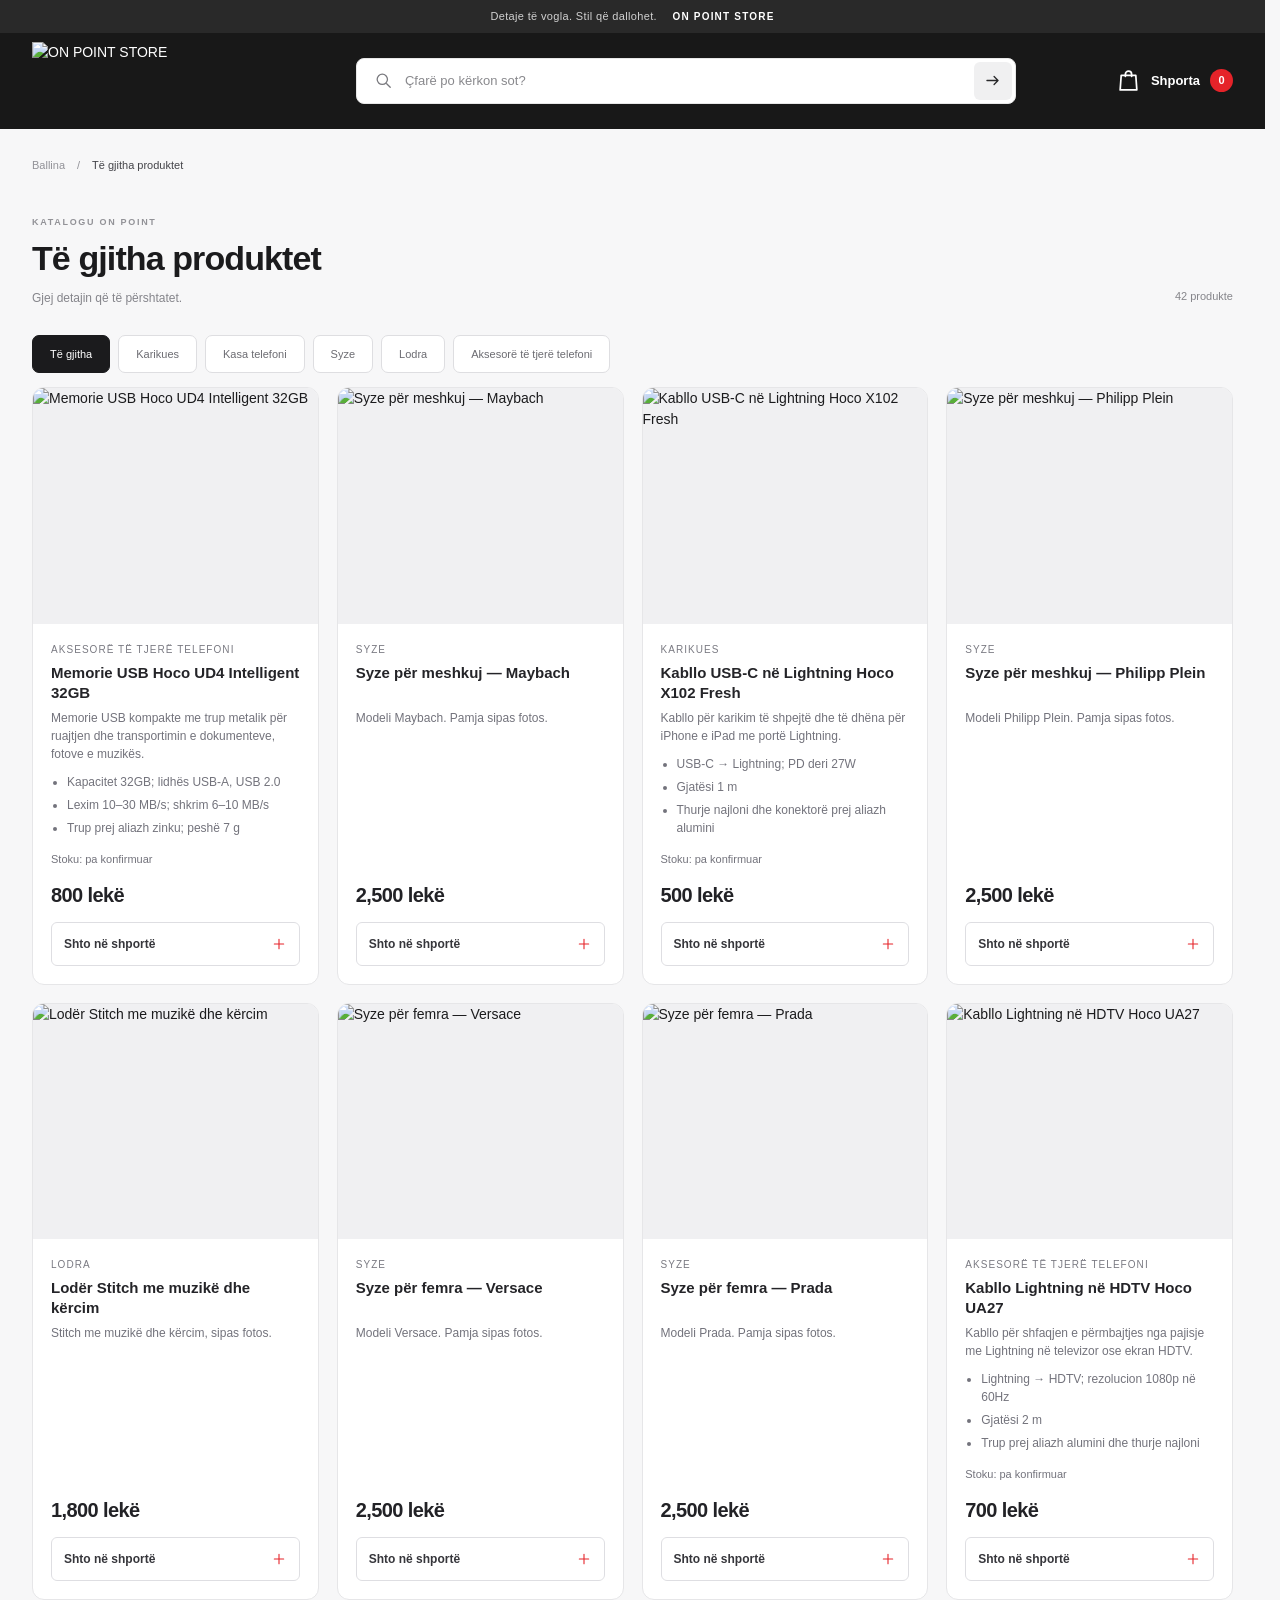
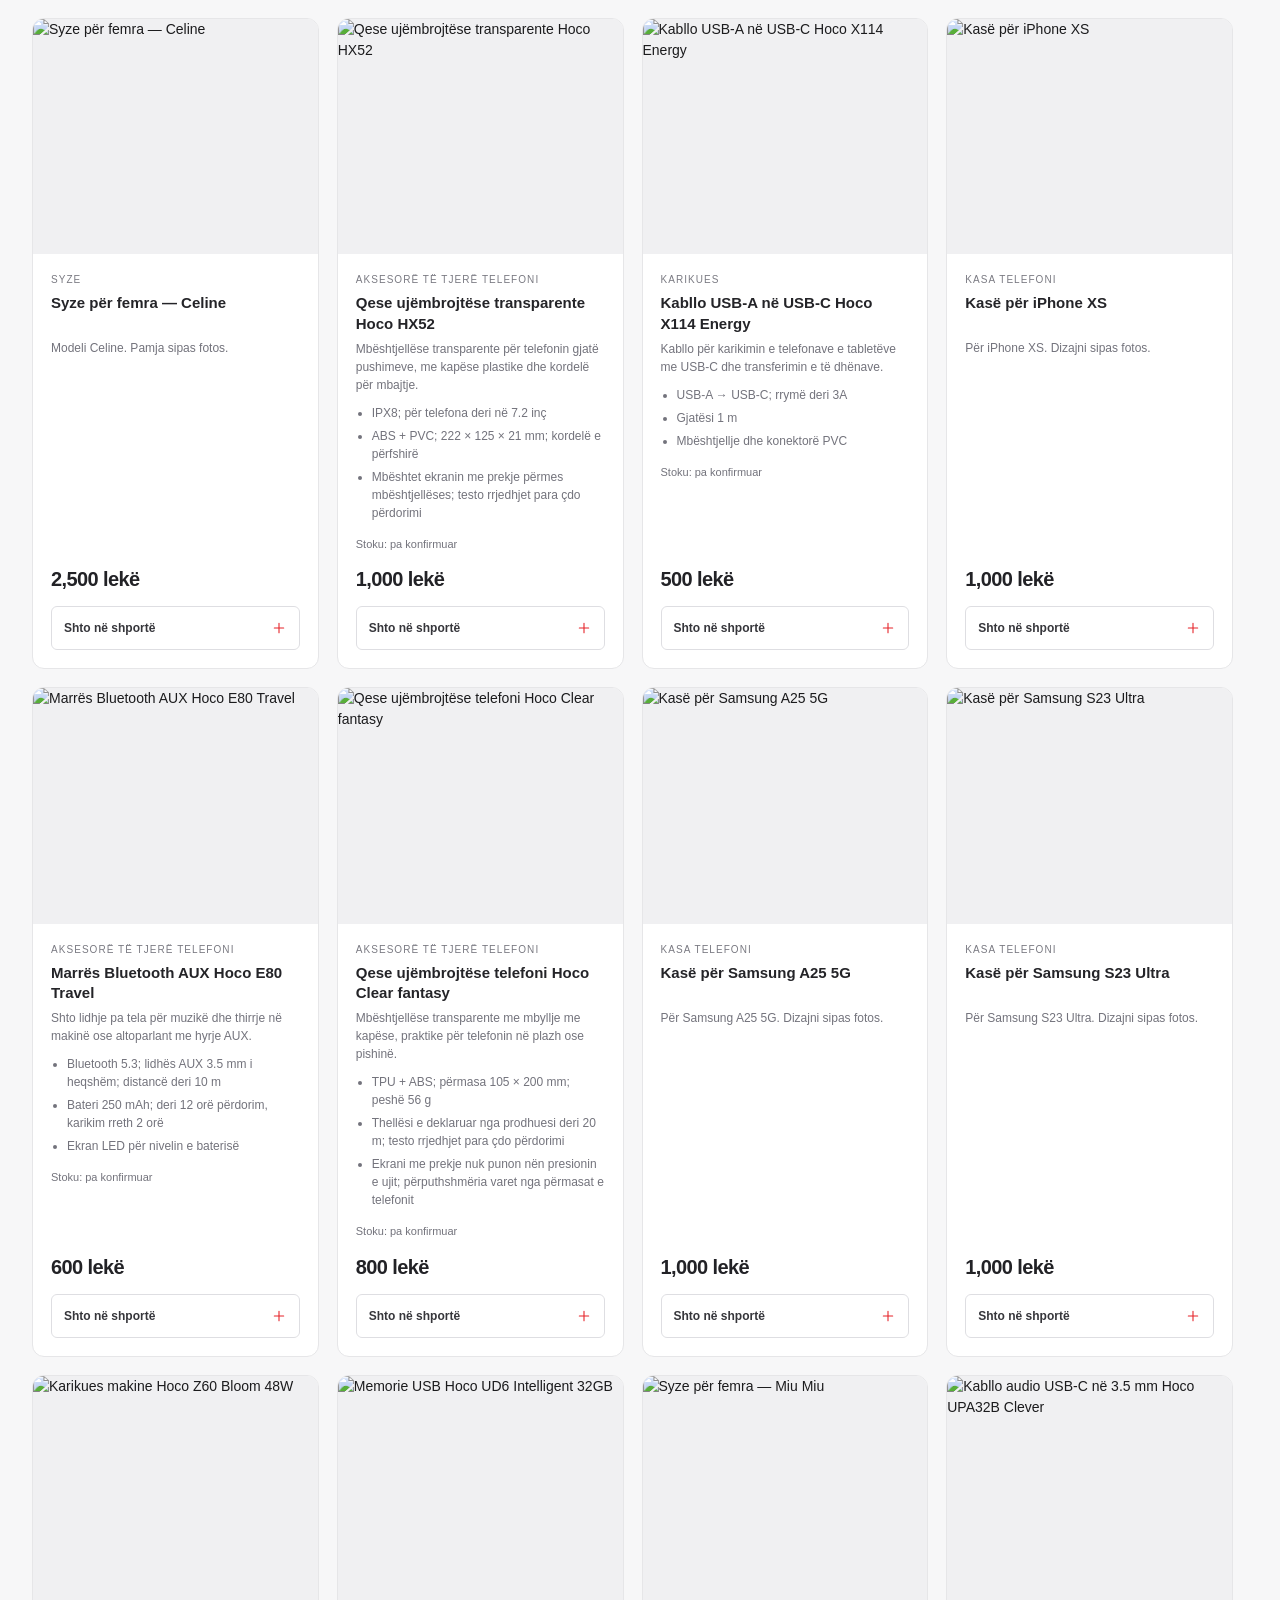
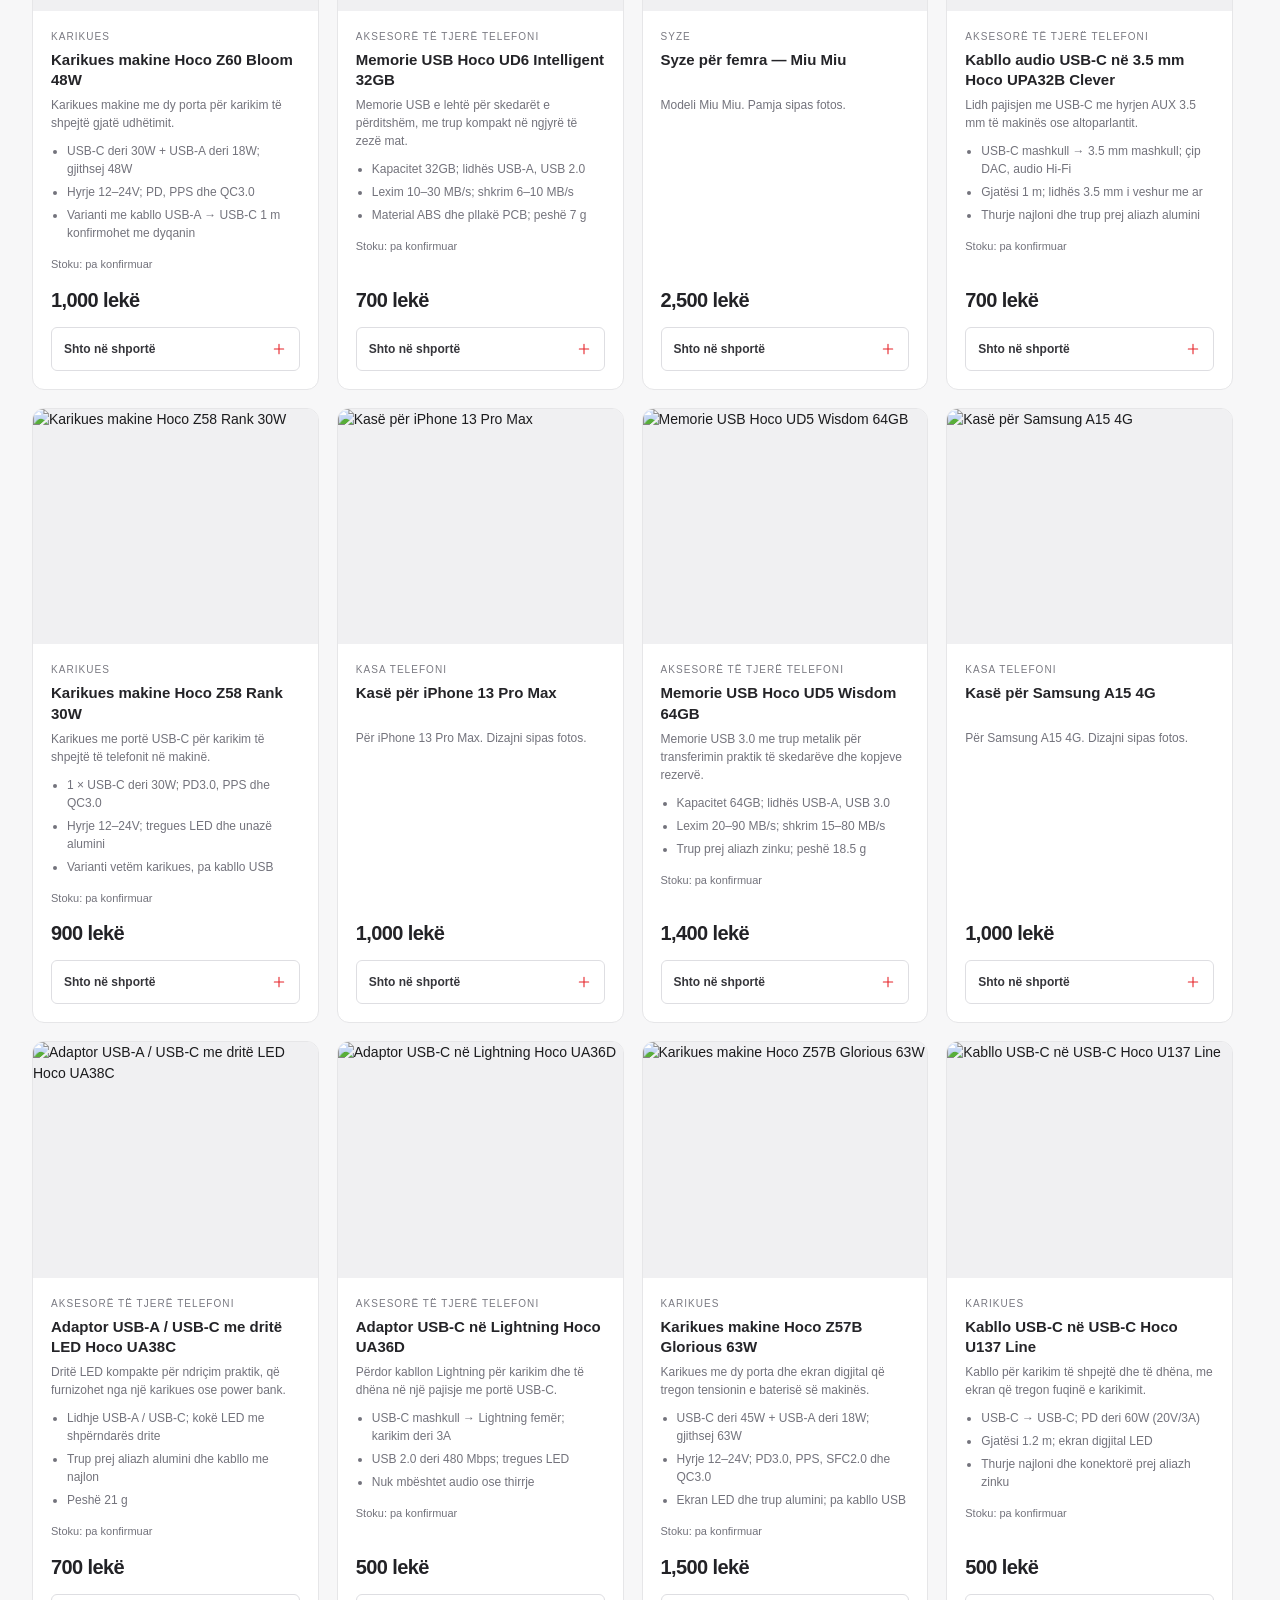
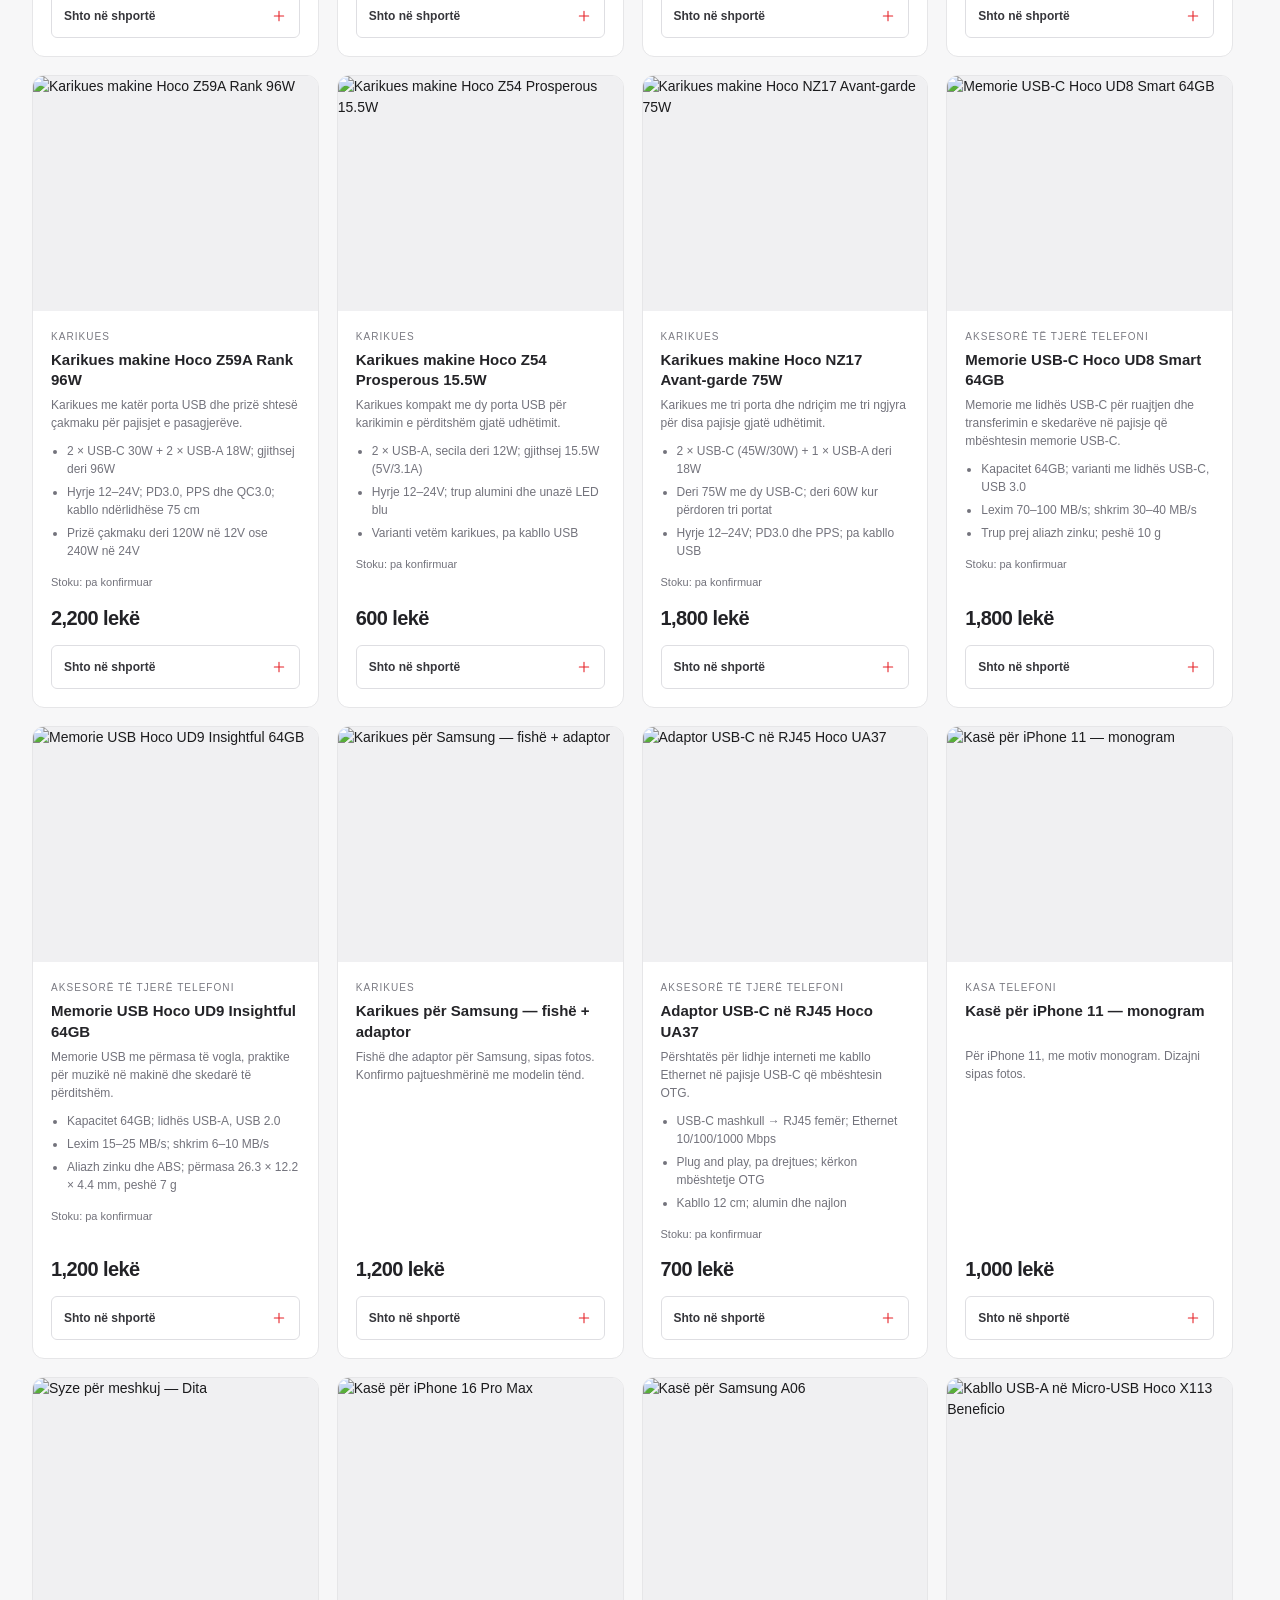
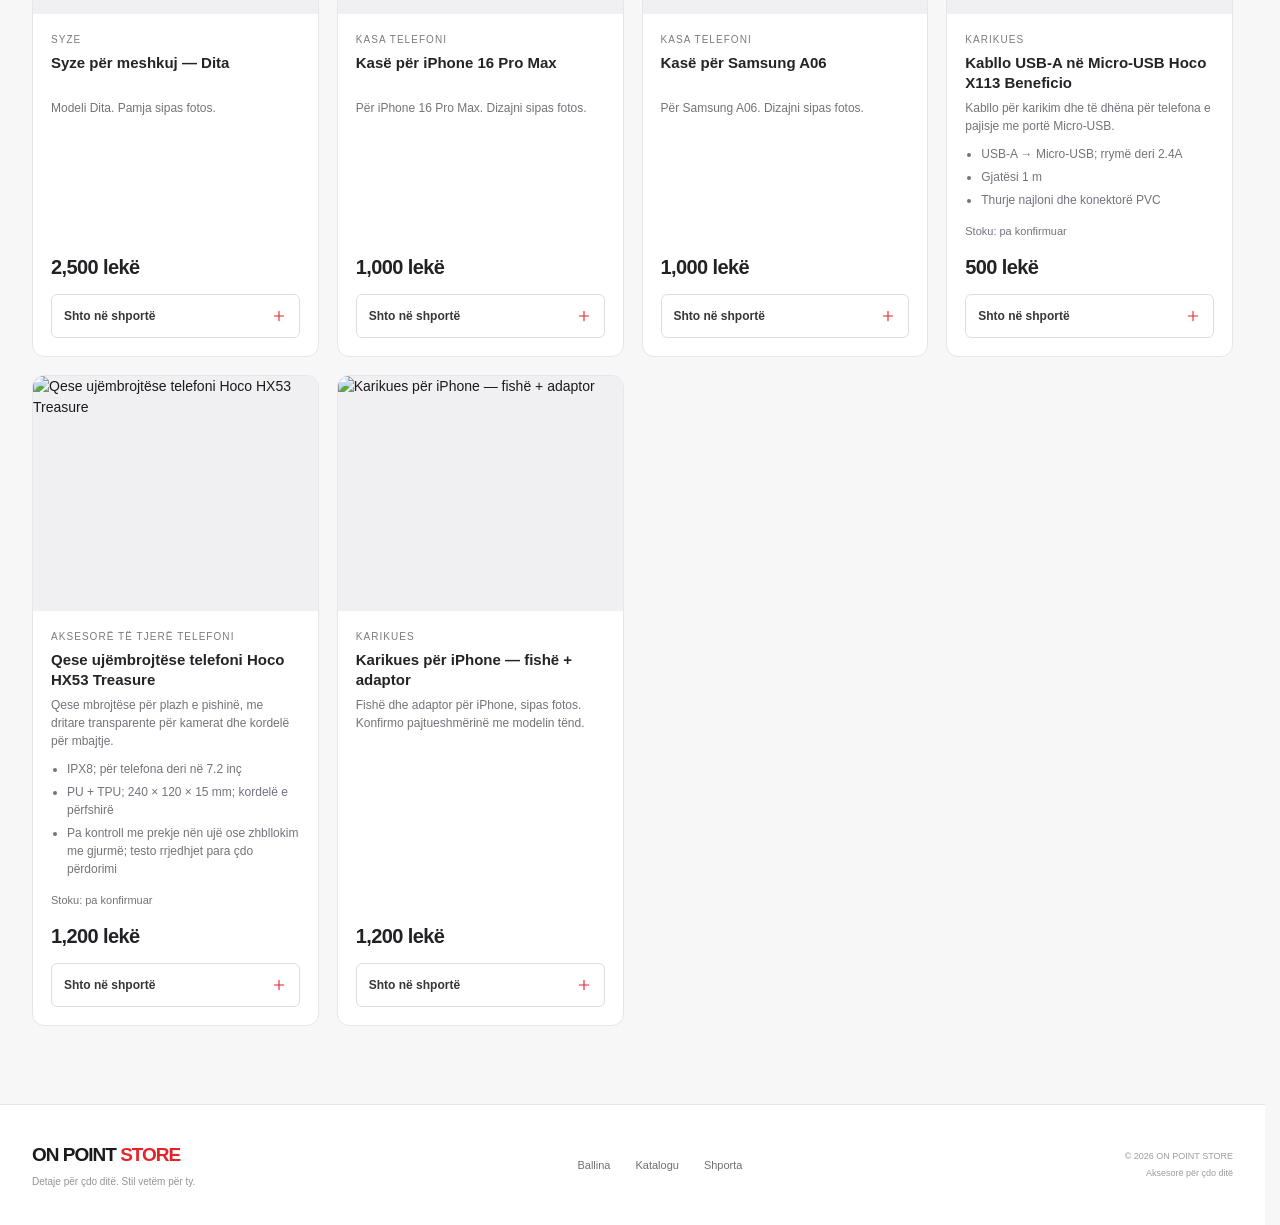
==== commit 70d40328: "Add files via upload" ====
--- a/produktet.html
+++ b/produktet.html
@@ -36,7 +36,7 @@
   <dialog id="cart-dialog" class="cart-dialog" aria-labelledby="cart-title">
     <div class="cart-header"><div><span class="eyebrow">ZGJEDHJET E TUA</span><h2 id="cart-title">Shporta jote <span id="cart-title-count"></span></h2></div><button class="icon-button" id="close-cart" type="button" aria-label="Mbyll shportën">×</button></div>
     <div id="cart-items" class="cart-items"></div>
-    <div id="cart-summary" class="cart-summary" hidden><div class="cart-total"><span>Totali i produkteve</span><strong id="cart-total">0 lekë</strong></div><p class="shipping-note">Transporti dhe disponueshmëria konfirmohen me dyqanin.</p><p id="checkout-note" class="checkout-note"></p><a id="whatsapp-order" class="button whatsapp-button" target="_blank" rel="noopener noreferrer" hidden><span data-icon="chat" aria-hidden="true"></span>Porosit në WhatsApp <span aria-hidden="true">↗</span></a><details class="order-preview"><summary>Shiko mesazhin e porosisë</summary><pre id="order-message"></pre></details><p class="checkout-caption">Mesazhi përgatitet automatikisht. Ti e dërgon dhe konfirmon porosinë në WhatsApp.</p></div>
+    <div id="cart-summary" class="cart-summary" hidden><div class="cart-total"><span>Totali i produkteve</span><strong id="cart-total">0 lekë</strong></div><p class="shipping-note">Transporti: Durrës 100L · Pjesa tjetër e Shqipërisë 300L.</p><p id="checkout-note" class="checkout-note"></p><a id="whatsapp-order" class="button whatsapp-button" target="_blank" rel="noopener noreferrer" hidden><span data-icon="chat" aria-hidden="true"></span>Porosit në WhatsApp <span aria-hidden="true">↗</span></a><details class="order-preview"><summary>Shiko mesazhin e porosisë</summary><pre id="order-message"></pre></details><p class="checkout-caption">Mesazhi përgatitet automatikisht. Ti e dërgon dhe konfirmon porosinë në WhatsApp.</p></div>
   </dialog>
   <div id="toast" class="toast" role="status" aria-live="polite" hidden></div>
 </body>
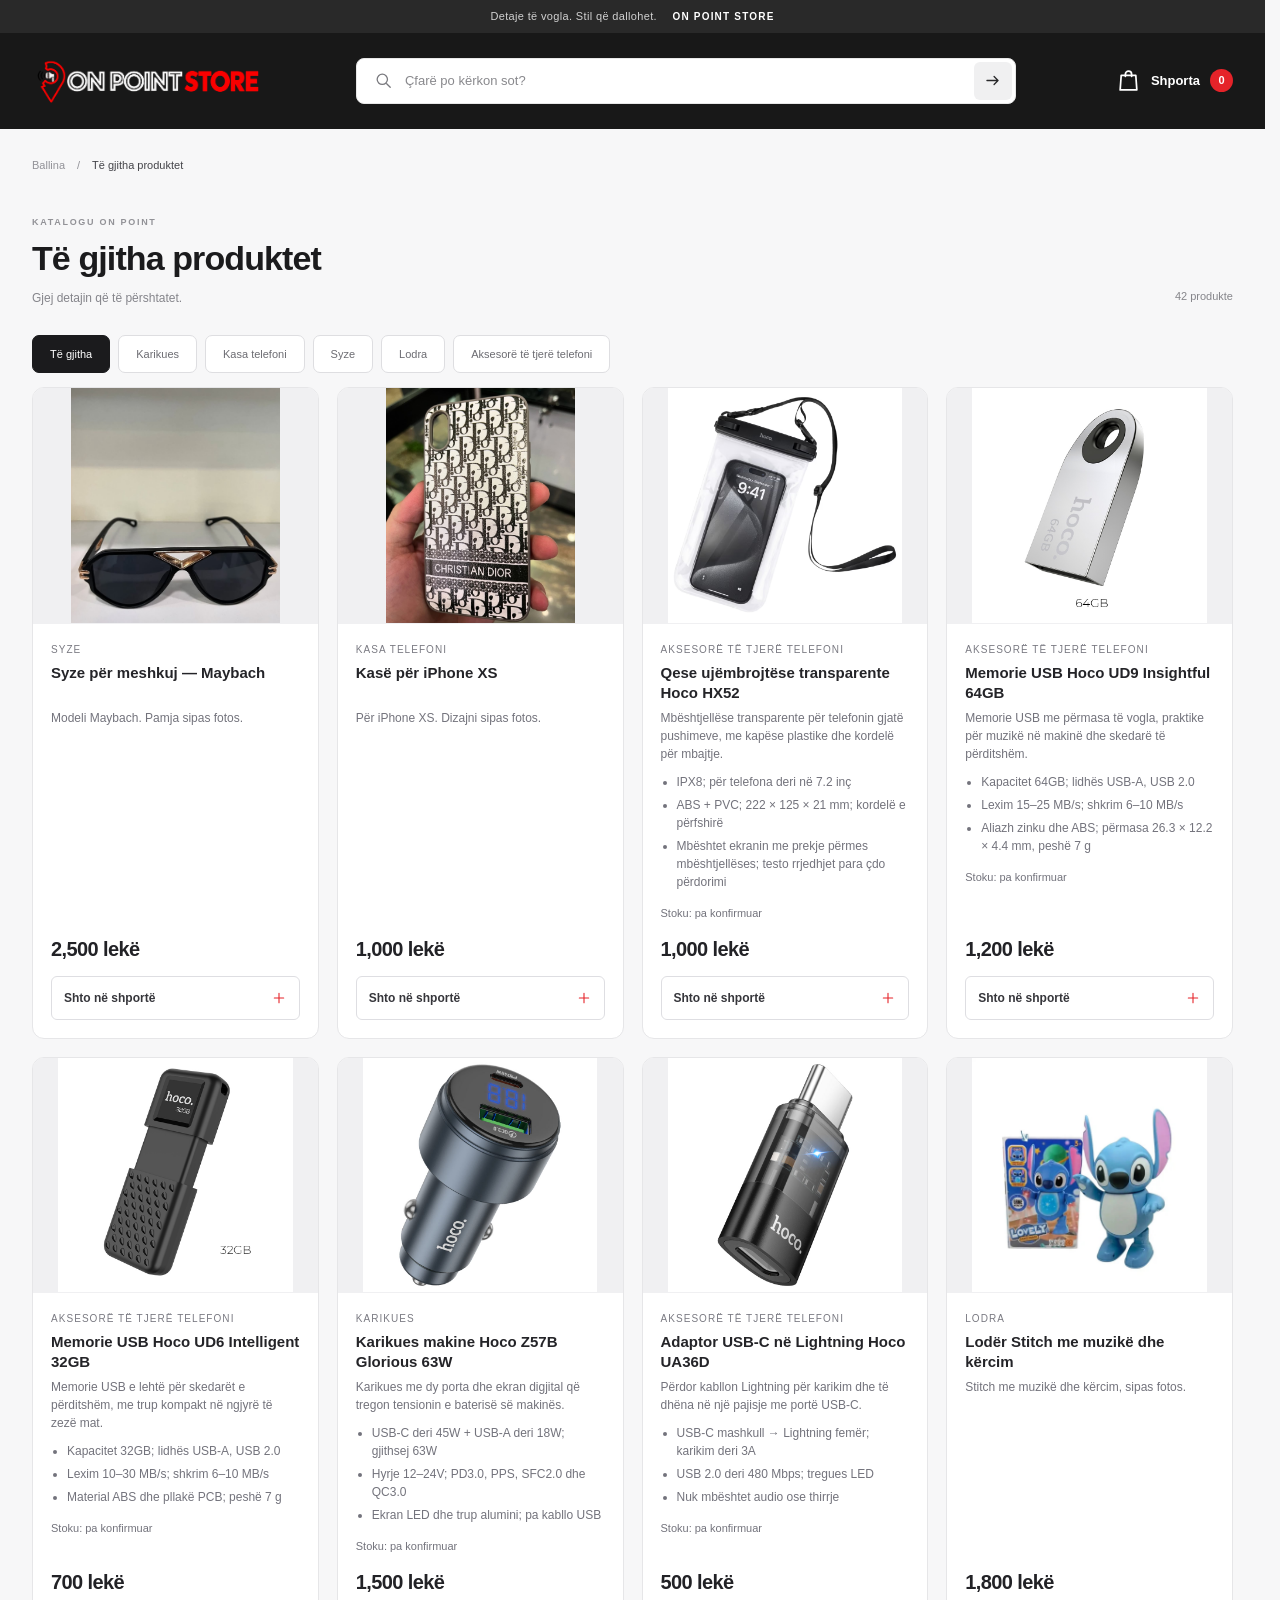
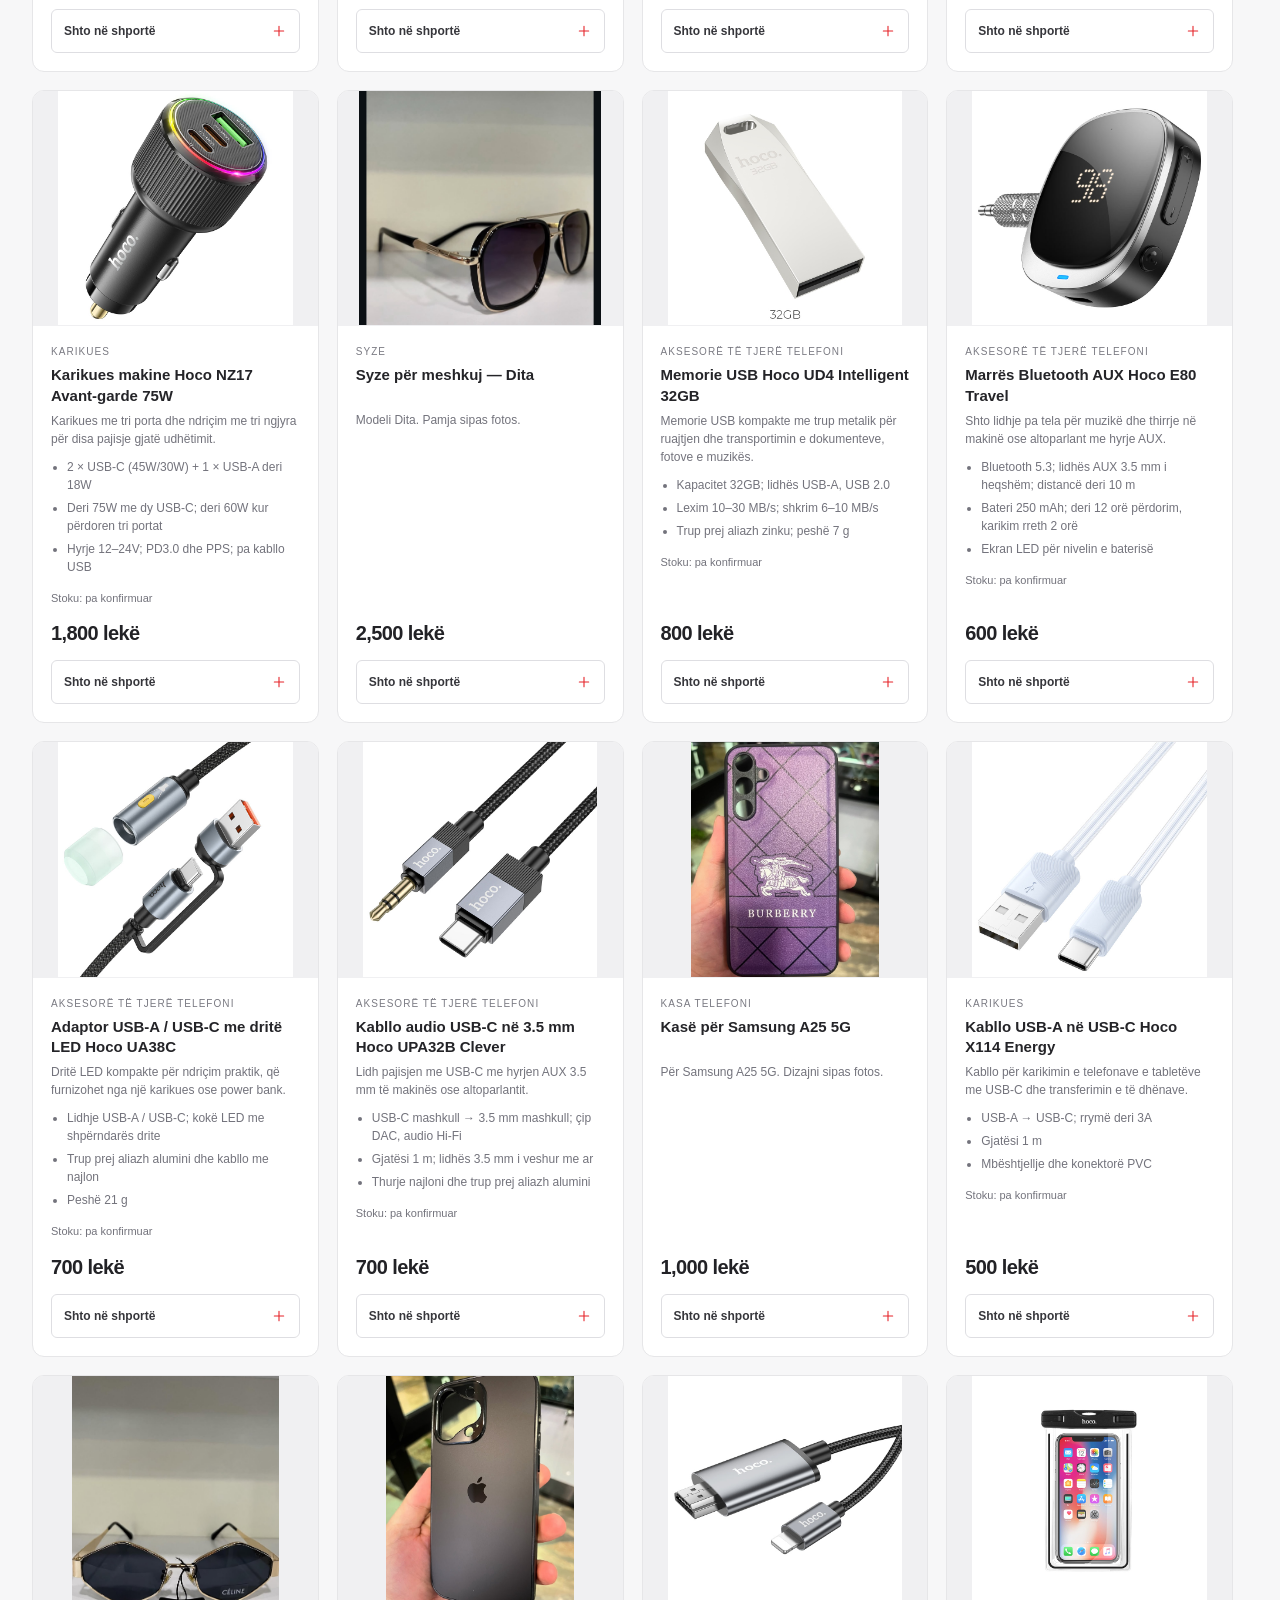
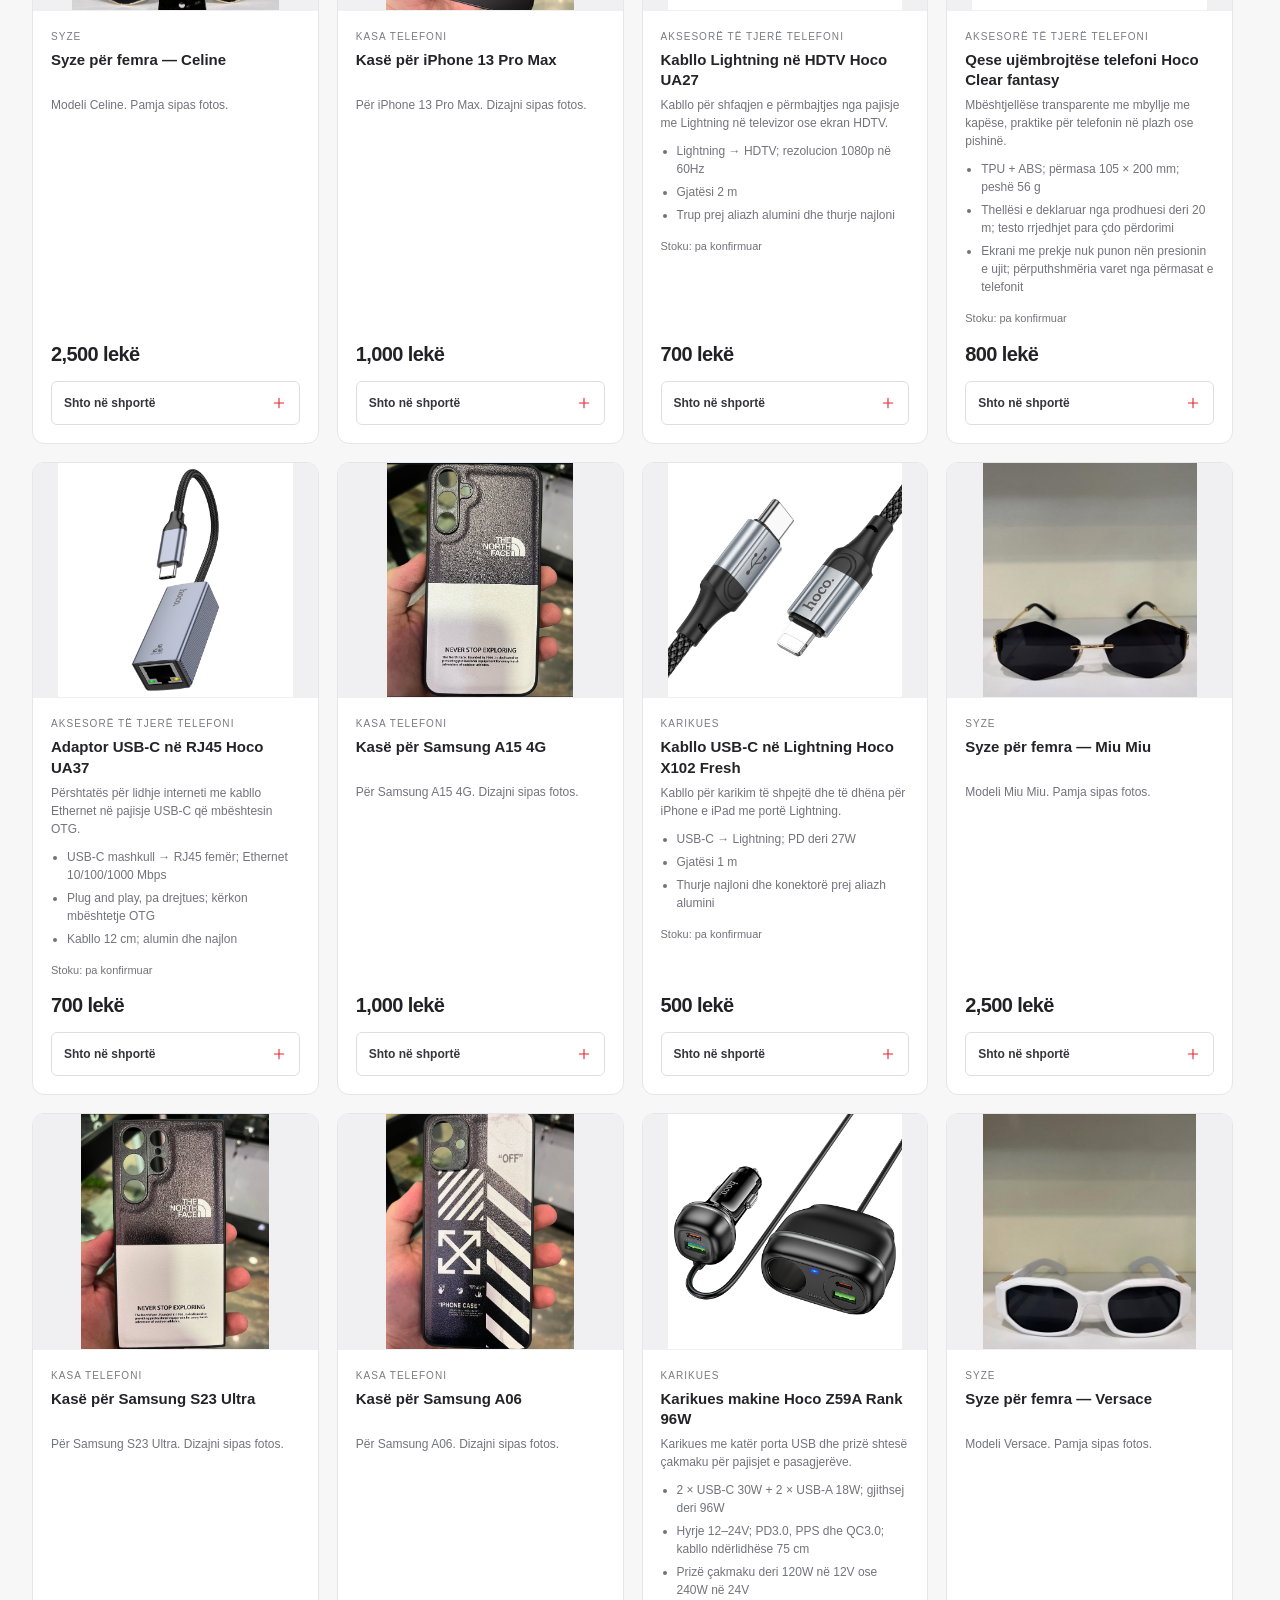
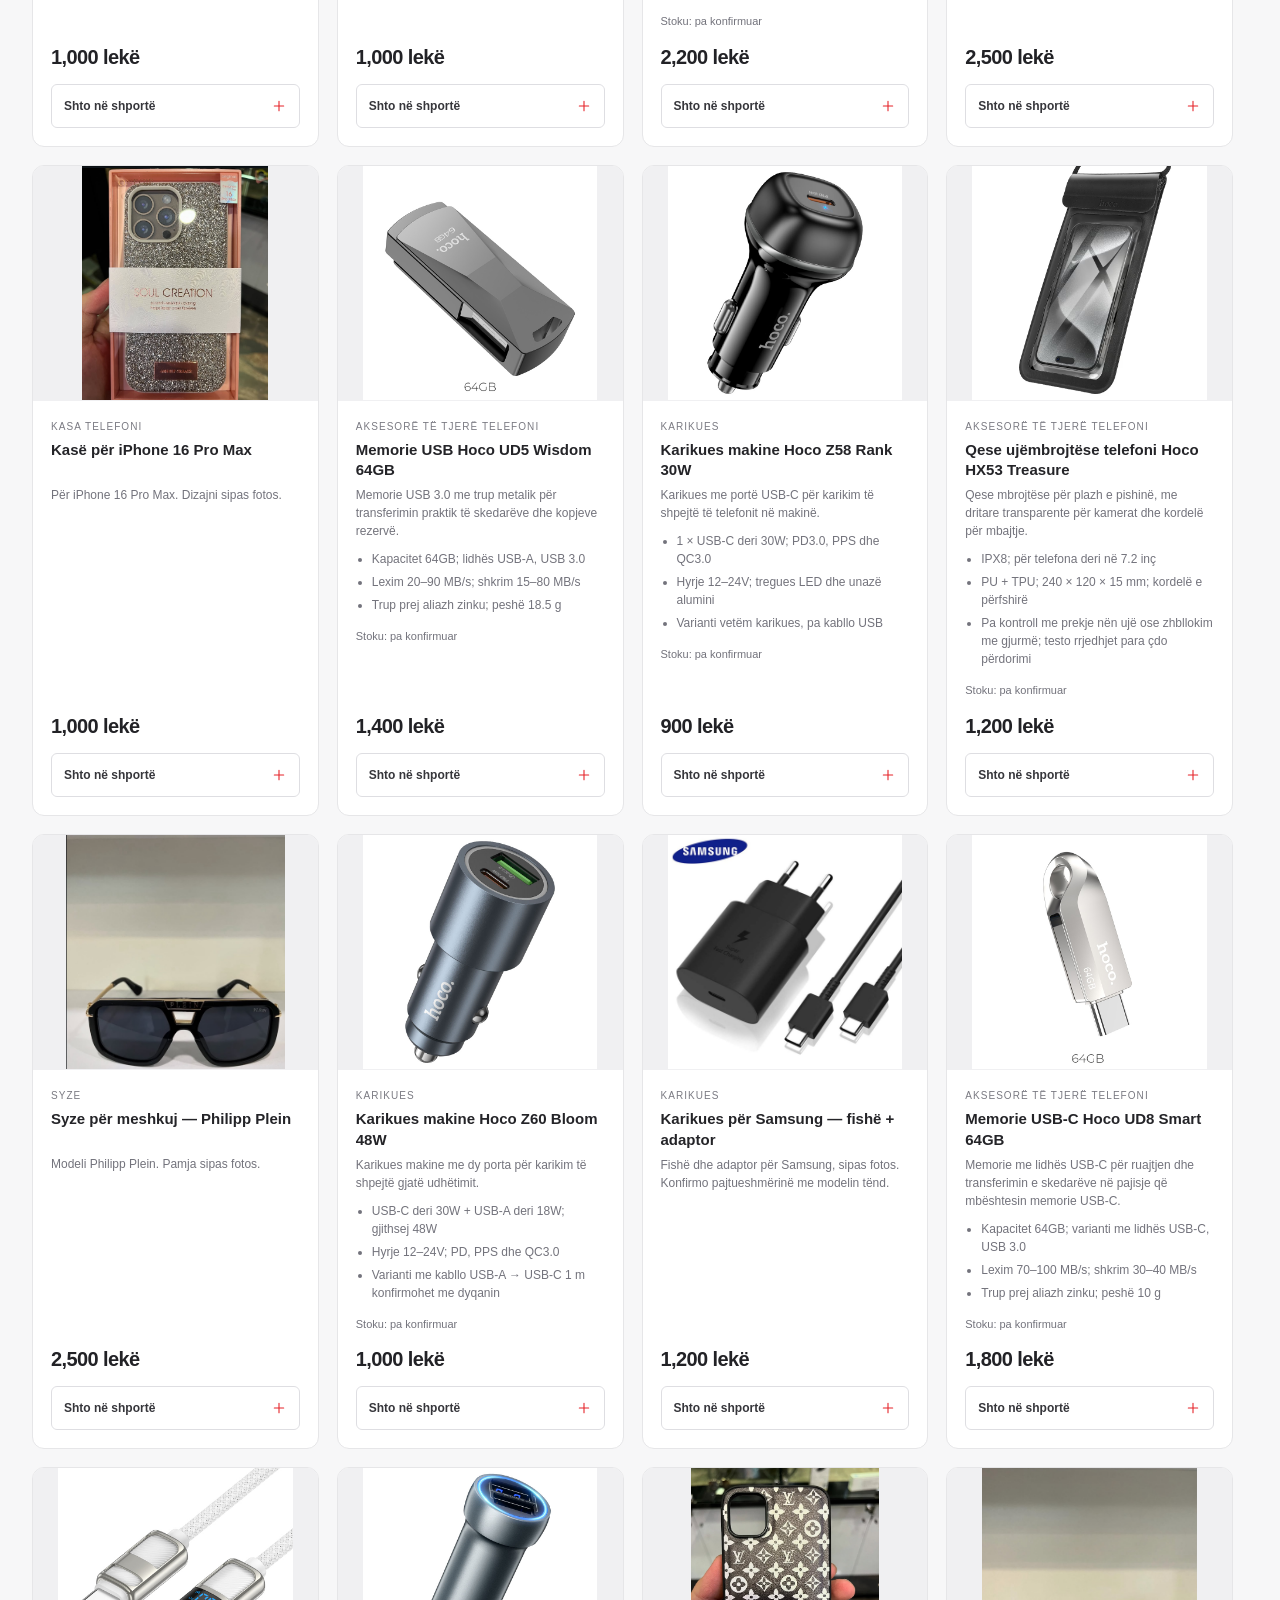
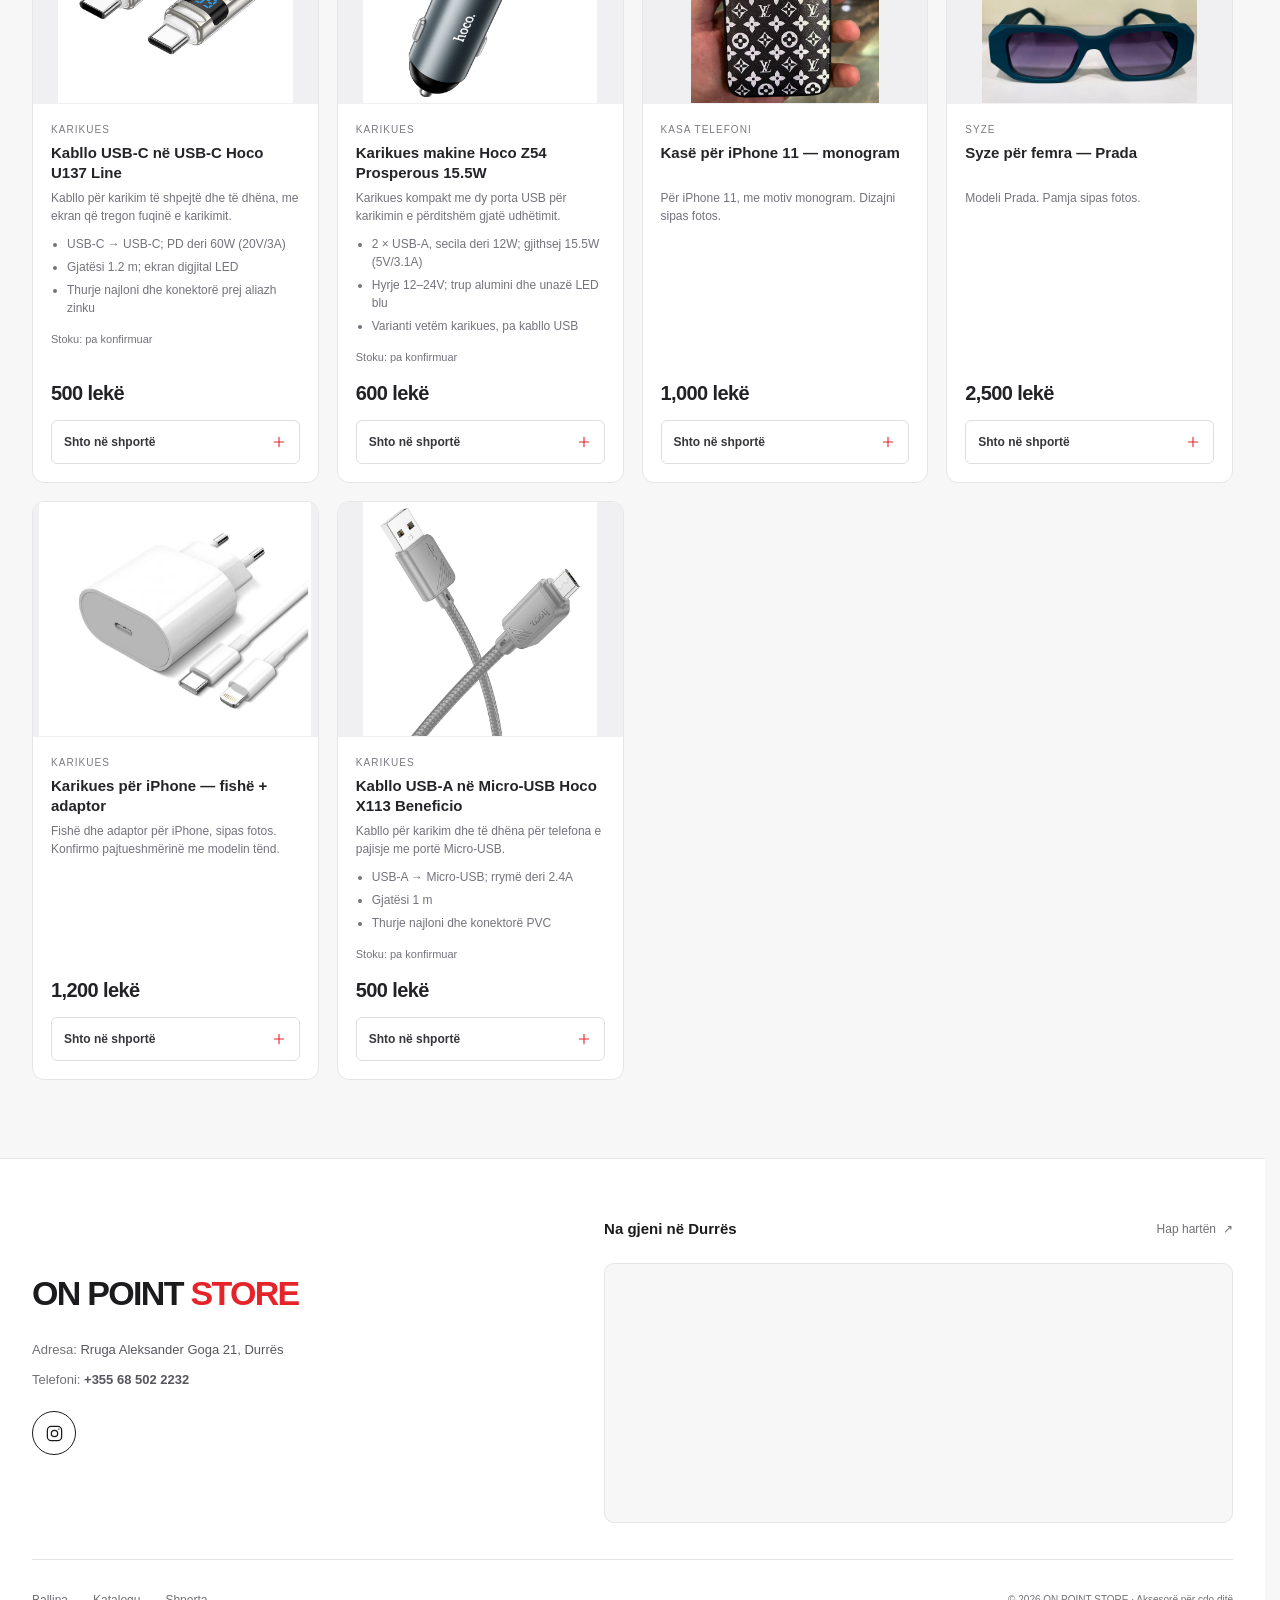
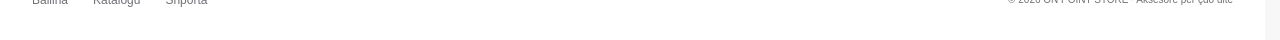
==== commit 38e32393: "photos not loading fixed" ====
--- a/produktet.html
+++ b/produktet.html
@@ -32,7 +32,28 @@
       <noscript><p>Aktivizo JavaScript për të parë produktet dhe për të përdorur shportën.</p></noscript>
     </section>
   </main>
-  <footer class="site-footer"><div class="page-width footer-inner"><div><a class="footer-brand" href="index.html">ON POINT <span>STORE</span></a><p>Detaje për çdo ditë. Stil vetëm për ty.</p></div><nav aria-label="Lidhje në fund të faqes"><a href="index.html">Ballina</a><a href="produktet.html">Katalogu</a><button type="button" data-open-cart>Shporta</button></nav><small>© <span data-year>2026</span> ON POINT STORE<br><span data-catalog-status>Aksesorë për çdo ditë</span></small></div></footer>
+  <footer class="site-footer">
+    <div class="page-width footer-inner">
+      <div class="footer-contact">
+        <a class="footer-brand" href="index.html" aria-label="ON POINT STORE — Ballina">ON POINT <span>STORE</span></a>
+        <address class="footer-address">
+          <p><span>Adresa:</span> <a href="https://www.google.com/maps/search/?api=1&amp;query=On+Point+Store%2C+Durres&amp;query_place_id=ChIJ0WuKzb_bTxMRCrNHyaOSy7g" target="_blank" rel="noopener noreferrer">Rruga Aleksander Goga 21, Durrës</a></p>
+          <p><span>Telefoni:</span> <a class="footer-phone" href="tel:+355685022232">+355 68 502 2232</a></p>
+        </address>
+        <a class="footer-instagram" href="https://www.instagram.com/on.point_store/?igshid=6q8mmpsjcvnk" target="_blank" rel="noopener noreferrer" aria-label="ON POINT STORE në Instagram (hapet në tab të ri)">
+          <svg viewBox="0 0 24 24" fill="none" stroke="currentColor" stroke-width="1.6" stroke-linecap="round" stroke-linejoin="round" aria-hidden="true"><rect x="3" y="3" width="18" height="18" rx="5"></rect><circle cx="12" cy="12" r="4"></circle><circle cx="17.5" cy="6.5" r=".9" fill="currentColor" stroke="none"></circle></svg>
+        </a>
+      </div>
+      <section class="footer-map" aria-labelledby="footer-map-title">
+        <div class="footer-map-heading"><h2 id="footer-map-title">Na gjeni në Durrës</h2><a href="https://www.google.com/maps/search/?api=1&amp;query=On+Point+Store%2C+Durres&amp;query_place_id=ChIJ0WuKzb_bTxMRCrNHyaOSy7g" target="_blank" rel="noopener noreferrer">Hap hartën <span aria-hidden="true">↗</span></a></div>
+        <iframe title="Vendndodhja e ON POINT STORE në Google Maps" src="https://www.google.com/maps?cid=13315897955405247242&amp;output=embed&amp;hl=sq" width="600" height="260" loading="lazy" referrerpolicy="no-referrer-when-downgrade" allowfullscreen></iframe>
+      </section>
+    </div>
+    <div class="page-width footer-bottom">
+      <nav aria-label="Lidhje në fund të faqes"><a href="index.html">Ballina</a><a href="produktet.html">Katalogu</a><button type="button" data-open-cart>Shporta</button></nav>
+      <small>© <span data-year>2026</span> ON POINT STORE · <span data-catalog-status>Aksesorë për çdo ditë</span></small>
+    </div>
+  </footer>
   <dialog id="cart-dialog" class="cart-dialog" aria-labelledby="cart-title">
     <div class="cart-header"><div><span class="eyebrow">ZGJEDHJET E TUA</span><h2 id="cart-title">Shporta jote <span id="cart-title-count"></span></h2></div><button class="icon-button" id="close-cart" type="button" aria-label="Mbyll shportën">×</button></div>
     <div id="cart-items" class="cart-items"></div>
--- a/style.css
+++ b/style.css
@@ -156,15 +156,29 @@
 .text-link { display: inline-flex; align-items: center; gap: 15px; align-self: flex-start; font-size: 11px; font-weight: 700; }
 .text-link span { color: var(--red); font-size: 18px; }
 .site-footer { border-top: 1px solid var(--line); background: white; }
-.footer-inner { display: flex; align-items: center; justify-content: space-between; gap: 32px; padding-block: 36px; }
-.footer-brand { display: inline-block; font-size: 19px; font-weight: 800; letter-spacing: -1px; }
+.footer-inner { display: grid; grid-template-columns: minmax(0, 1fr) minmax(0, 1.2fr); align-items: center; gap: 48px; padding-block: 48px 36px; }
+.footer-brand { display: inline-block; font-size: 34px; font-weight: 800; line-height: 1.15; letter-spacing: -1.7px; }
 .footer-brand span { color: var(--red); }
-.footer-inner p { margin: 5px 0 0; color: #939399; font-size: 10px; }
-.footer-inner nav { display: flex; gap: 25px; color: #707076; font-size: 11px; }
-.footer-inner nav a, .footer-inner nav button { padding-block: 9px; }
-.footer-inner nav button { border: 0; padding-inline: 0; background: none; color: inherit; font: inherit; }
-.footer-inner nav a:hover, .footer-inner nav button:hover { color: var(--red); }
-.footer-inner > small { color: #9c9ca1; text-align: right; font-size: 9px; line-height: 1.9; }
+.footer-address { margin-top: 24px; color: #56565d; font-size: 13px; font-style: normal; line-height: 1.8; }
+.footer-address p { margin: 0 0 7px; }
+.footer-address p > span { color: var(--muted); }
+.footer-address a:hover { color: var(--red); }
+.footer-phone { font-weight: 700; white-space: nowrap; }
+.footer-instagram { display: inline-flex; align-items: center; justify-content: center; width: 44px; height: 44px; margin-top: 13px; border: 1px solid var(--ink); border-radius: 50%; transition: color .15s, border-color .15s, background .15s; }
+.footer-instagram svg { width: 19px; height: 19px; }
+.footer-instagram:hover { border-color: var(--red); background: var(--red); color: white; }
+.footer-map { min-width: 0; }
+.footer-map-heading { display: flex; align-items: center; justify-content: space-between; flex-wrap: wrap; gap: 4px 16px; margin-bottom: 12px; }
+.footer-map-heading h2 { margin: 0; font-size: 15px; font-weight: 600; }
+.footer-map-heading a { display: inline-flex; align-items: center; gap: 7px; min-height: 44px; color: var(--muted); font-size: 12px; }
+.footer-map-heading a:hover { color: var(--red); }
+.footer-map iframe { display: block; width: 100%; height: 260px; border: 1px solid var(--line); border-radius: 10px; background: var(--page); }
+.footer-bottom { display: flex; align-items: center; justify-content: space-between; flex-wrap: wrap; gap: 12px 24px; border-top: 1px solid var(--line); padding-block: 18px; }
+.footer-bottom nav { display: flex; gap: 25px; color: #707076; font-size: 12px; }
+.footer-bottom nav a, .footer-bottom nav button { display: inline-flex; align-items: center; min-height: 44px; padding-block: 9px; }
+.footer-bottom nav button { border: 0; padding-inline: 0; background: none; color: inherit; font: inherit; }
+.footer-bottom nav a:hover, .footer-bottom nav button:hover { color: var(--red); }
+.footer-bottom small { color: var(--muted); font-size: 10px; line-height: 1.9; }
 .catalog-page { min-height: calc(100vh - 267px); padding-bottom: 30px; }
 .breadcrumbs { display: flex; align-items: center; flex-wrap: wrap; gap: 12px; padding: 28px 0 37px; color: #929298; font-size: 11px; }
 .breadcrumbs a:hover { color: var(--red); }
@@ -252,8 +266,8 @@
   .how-it-works strong { font-size: 11px; }
   .how-it-works small { font-size: 9px; }
   .product-grid { grid-template-columns: repeat(3, minmax(0, 1fr)); }
-  .footer-inner { gap: 20px; }
-  .footer-inner nav { gap: 16px; }
+  .footer-inner { gap: 28px; }
+  .footer-brand { font-size: 28px; }
 }
 @media (max-width: 640px) {
   html { scrollbar-gutter: auto; }
@@ -340,11 +354,12 @@
   .closing-note { min-height: 215px; margin-bottom: 31px; padding: 28px 25px; border-radius: 10px; }
   .closing-note h2 { font-size: 26px; }
   .closing-note::after { bottom: 1px; right: -6px; font-size: 58px; letter-spacing: -4px; }
-  .footer-inner { align-items: flex-start; flex-wrap: wrap; gap: 23px; padding-block: 27px; }
-  .footer-inner > div { width: 100%; }
-  .footer-brand { font-size: 18px; }
-  .footer-inner nav { flex-direction: column; gap: 2px; font-size: 12px; }
-  .footer-inner > small { margin-left: auto; text-align: right; font-size: 10px; }
+  .footer-inner { grid-template-columns: minmax(0, 1fr); gap: 28px; padding-block: 32px 24px; }
+  .footer-brand { font-size: 30px; }
+  .footer-address { margin-top: 20px; }
+  .footer-map iframe { height: 240px; }
+  .footer-bottom { align-items: flex-start; flex-direction: column; gap: 6px; padding-block: 12px 20px; }
+  .footer-bottom nav { gap: 24px; }
   .catalog-page { padding-bottom: 18px; }
   .breadcrumbs { padding-block: 22px 29px; font-size: 10px; gap: 9px; }
   .catalog-page .section-heading { align-items: flex-end; gap: 8px; }
